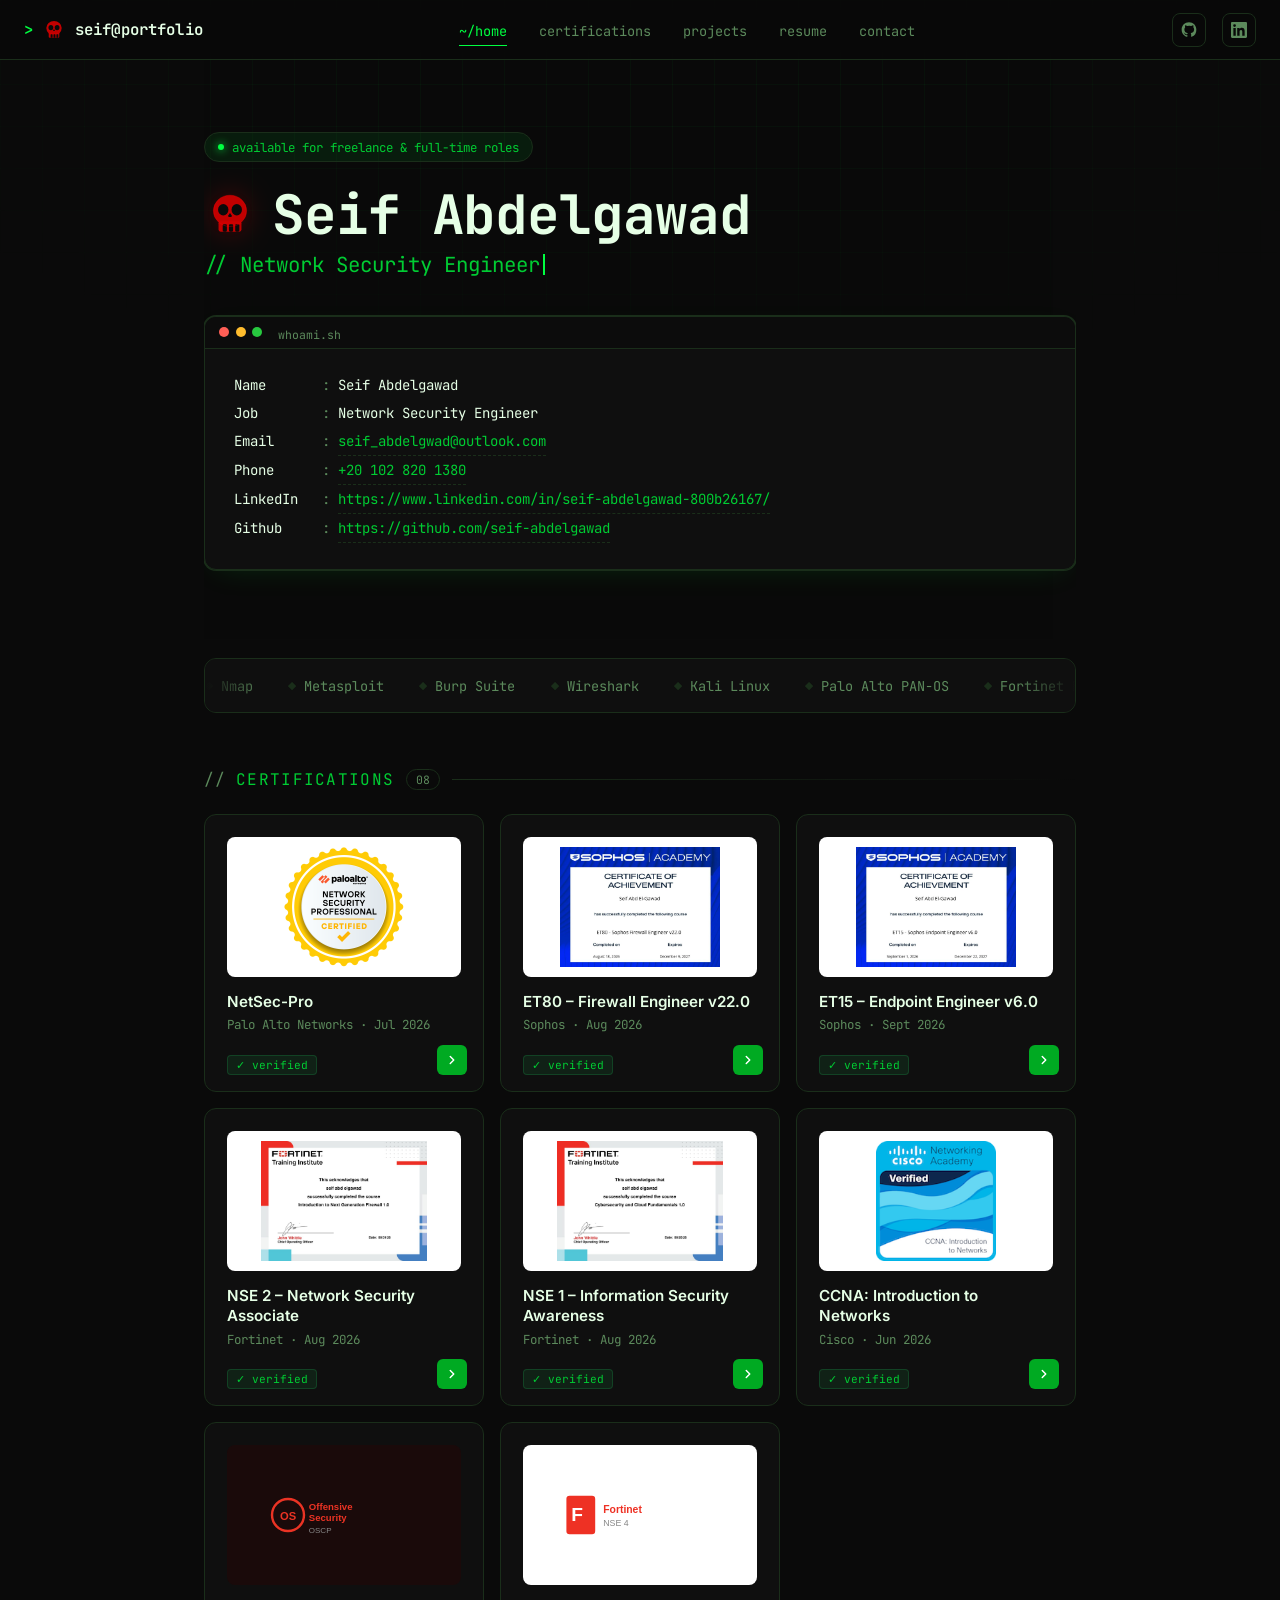
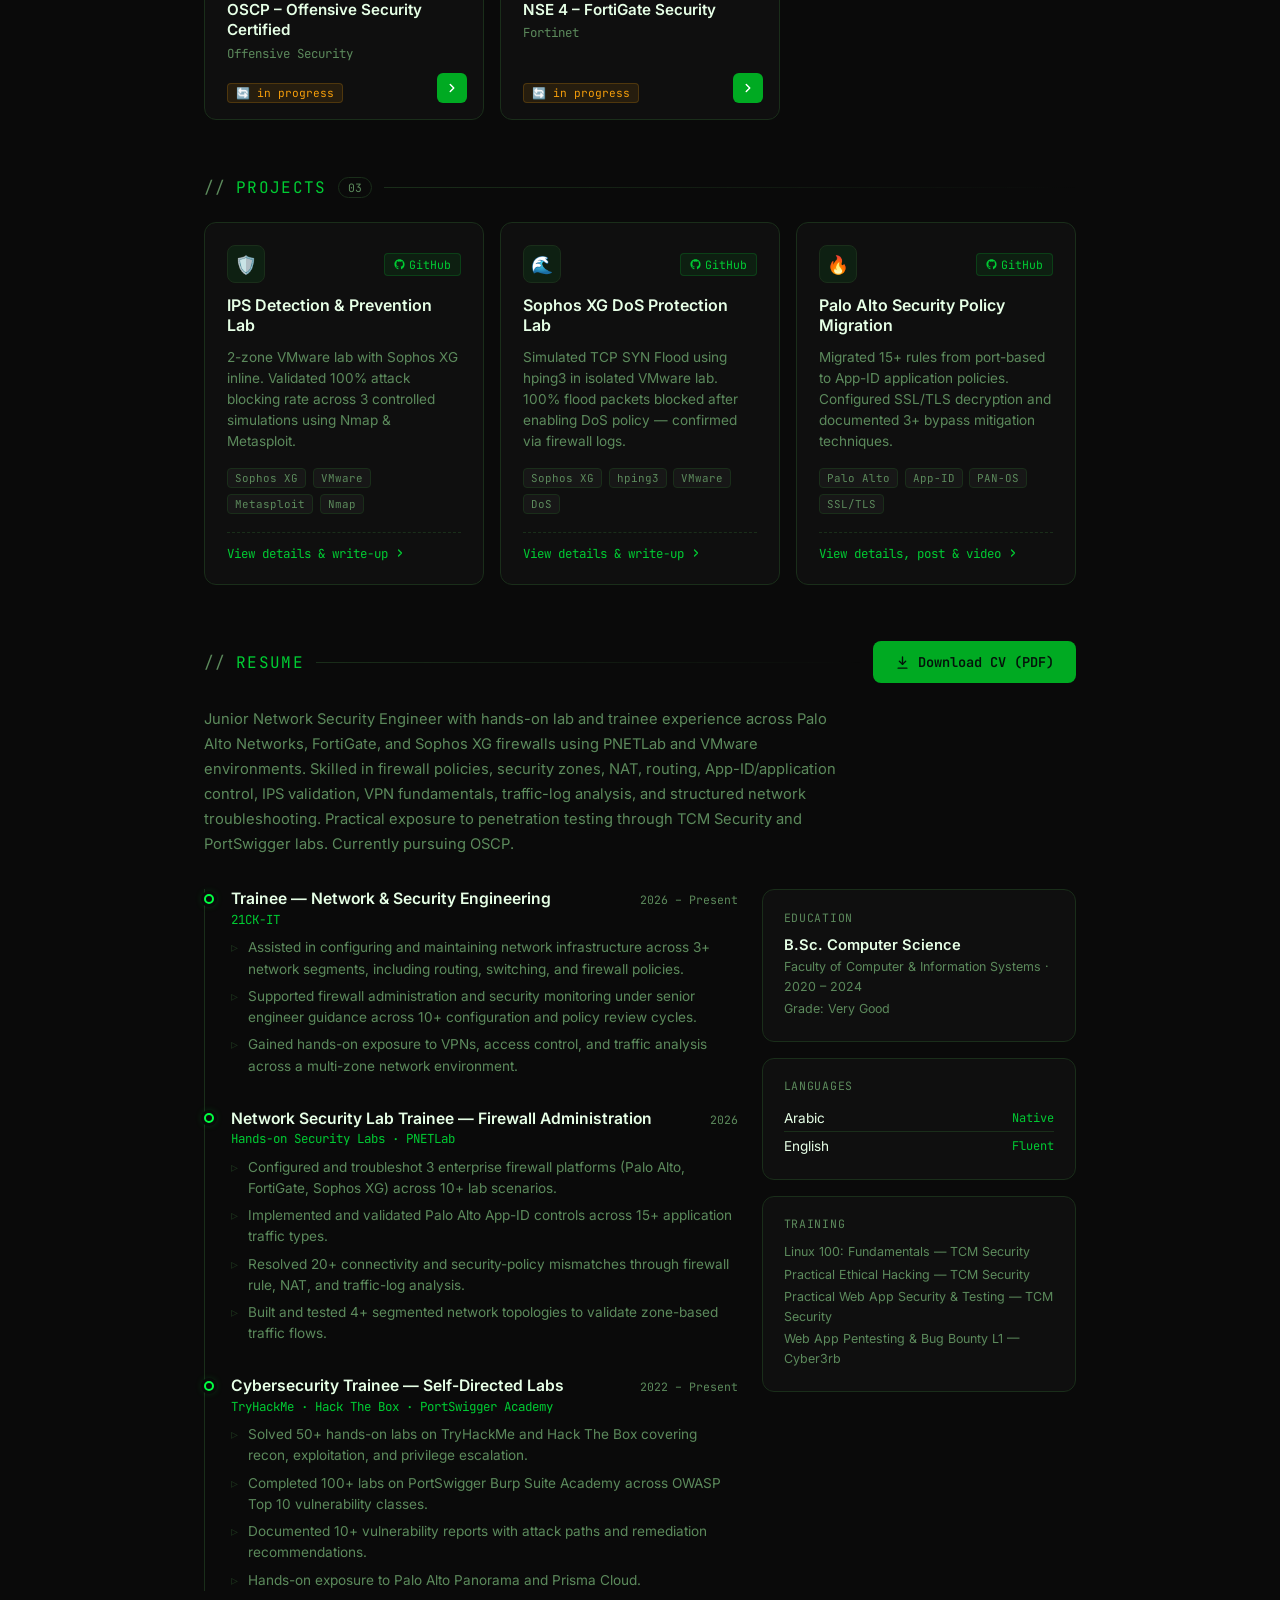
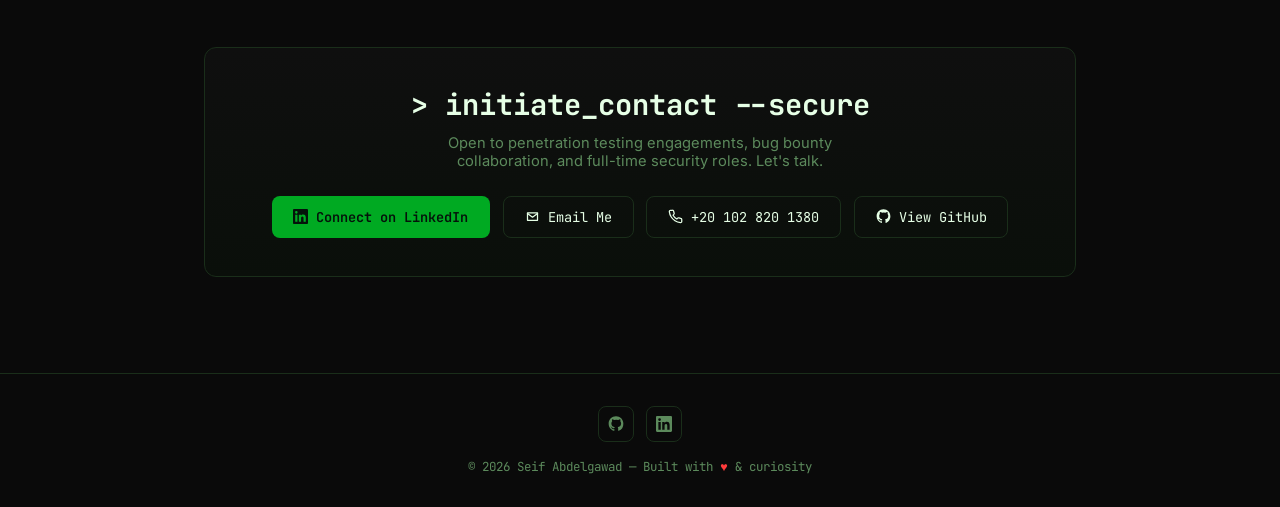
==== index.html @ 0c0b9443 "Update certification name from PCNSP to NetSec-Pro" ====
<!DOCTYPE html>
<html lang="en">
<head>
<meta charset="UTF-8" />
<meta name="viewport" content="width=device-width, initial-scale=1.0"/>
<title>Seif Abdelgawad — Network Security Engineer</title>
<meta name="description" content="Seif Abdelgawad — Network Security Engineer from Egypt. Palo Alto, Fortinet, Sophos & Cisco certified. Hands-on labs in IPS, DoS protection & firewall policy migration."/>
<meta name="theme-color" content="#0a0a0a"/>

<meta property="og:type" content="website"/>
<meta property="og:title" content="Seif Abdelgawad — Network Security Engineer"/>
<meta property="og:description" content="Network Security Engineer · Firewall Engineer · Offensive Security Engineer. Palo Alto · Fortinet · Sophos · Cisco certified. Explore labs, certifications & projects."/>
<meta name="twitter:card" content="summary"/>
<meta name="twitter:title" content="Seif Abdelgawad — Network Security Engineer"/>
<meta name="twitter:description" content="Network Security Engineer · Firewall Engineer · Offensive Security Engineer. Palo Alto · Fortinet · Sophos · Cisco certified."/>

<link rel="icon" href="data:image/svg+xml,%3Csvg xmlns='http://www.w3.org/2000/svg' viewBox='0 0 100 100'%3E%3Cellipse cx='50' cy='42' rx='32' ry='30' fill='%23cc0000'/%3E%3Crect x='28' y='62' width='44' height='20' rx='4' fill='%23cc0000'/%3E%3Crect x='36' y='68' width='8' height='14' rx='2' fill='%230a0a0a'/%3E%3Crect x='48' y='68' width='8' height='14' rx='2' fill='%230a0a0a'/%3E%3Crect x='60' y='68' width='8' height='14' rx='2' fill='%230a0a0a'/%3E%3Cellipse cx='37' cy='40' rx='10' ry='11' fill='%230a0a0a'/%3E%3Cellipse cx='63' cy='40' rx='10' ry='11' fill='%230a0a0a'/%3E%3Cpath d='M46 52 L50 46 L54 52 L52 54 L48 54 Z' fill='%230a0a0a'/%3E%3C/svg%3E"/>

<link rel="preconnect" href="https://fonts.googleapis.com">
<link rel="preconnect" href="https://fonts.gstatic.com" crossorigin>
<link href="https://fonts.googleapis.com/css2?family=JetBrains+Mono:wght@400;500;600;700&family=Inter:wght@400;500;600;700&display=swap" rel="stylesheet"/>

<link rel="stylesheet" href="assets/css/style.css">
</head>
<body>

<div class="scroll-progress" id="scrollProgress"></div>

<nav>
  <a href="#top" class="nav-brand"><span class="prompt">&gt;</span>
    <svg viewBox="0 0 100 100" xmlns="http://www.w3.org/2000/svg" aria-hidden="true">
      <ellipse cx="50" cy="42" rx="32" ry="30" fill="#cc0000" opacity="0.95"/>
      <rect x="28" y="62" width="44" height="20" rx="4" fill="#cc0000" opacity="0.95"/>
      <rect x="36" y="68" width="8" height="14" rx="2" fill="#0a0a0a"/>
      <rect x="48" y="68" width="8" height="14" rx="2" fill="#0a0a0a"/>
      <rect x="60" y="68" width="8" height="14" rx="2" fill="#0a0a0a"/>
      <ellipse cx="37" cy="40" rx="10" ry="11" fill="#0a0a0a"/>
      <ellipse cx="63" cy="40" rx="10" ry="11" fill="#0a0a0a"/>
      <path d="M46 52 L50 46 L54 52 L52 54 L48 54 Z" fill="#0a0a0a"/>
    </svg>
    seif@portfolio</a>
  <ul class="nav-links">
    <li><a href="#top" class="active" data-nav>~/home</a></li>
    <li><a href="#certifications" data-nav>certifications</a></li>
    <li><a href="#projects" data-nav>projects</a></li>
    <li><a href="#resume" data-nav>resume</a></li>
    <li><a href="#contact" data-nav>contact</a></li>
  </ul>
  <div class="nav-actions">
    <a class="nav-icon-link" href="https://github.com/seif-abdelgawad" target="_blank" rel="noopener" aria-label="GitHub">
      <svg viewBox="0 0 24 24" fill="currentColor"><path d="M12 .5C5.73.5.98 5.24.98 11.52c0 5.02 3.26 9.27 7.77 10.78.57.1.78-.25.78-.55 0-.27-.01-1.17-.02-2.12-3.16.69-3.83-1.34-3.83-1.34-.52-1.31-1.26-1.66-1.26-1.66-1.03-.7.08-.69.08-.69 1.14.08 1.74 1.17 1.74 1.17 1.01 1.73 2.65 1.23 3.3.94.1-.73.4-1.23.72-1.51-2.52-.29-5.17-1.26-5.17-5.6 0-1.24.44-2.25 1.17-3.04-.12-.29-.51-1.45.11-3.02 0 0 .96-.31 3.14 1.16a10.9 10.9 0 0 1 5.72 0c2.18-1.47 3.14-1.16 3.14-1.16.62 1.57.23 2.73.11 3.02.73.79 1.17 1.8 1.17 3.04 0 4.35-2.66 5.31-5.19 5.59.41.35.77 1.04.77 2.1 0 1.52-.01 2.74-.01 3.11 0 .3.2.66.79.55A11.52 11.52 0 0 0 23.02 11.5C23.02 5.24 18.27.5 12 .5z"/></svg>
    </a>
    <a class="nav-icon-link" href="https://www.linkedin.com/in/seif-abdelgawad-800b26167/" target="_blank" rel="noopener" aria-label="LinkedIn">
      <svg viewBox="0 0 24 24" fill="currentColor"><path d="M20.45 20.45h-3.56v-5.58c0-1.33-.02-3.04-1.85-3.04-1.86 0-2.14 1.45-2.14 2.95v5.67H9.35V9h3.41v1.56h.05c.48-.9 1.64-1.85 3.38-1.85 3.6 0 4.27 2.37 4.27 5.46v6.28zM5.34 7.43a2.06 2.06 0 1 1 0-4.12 2.06 2.06 0 0 1 0 4.12zM7.12 20.45H3.56V9h3.56v11.45zM22.22 0H1.77C.8 0 0 .78 0 1.75v20.5C0 23.22.8 24 1.77 24h20.45c.98 0 1.78-.78 1.78-1.75V1.75C24 .78 23.2 0 22.22 0z"/></svg>
    </a>
    <button class="nav-toggle" id="navToggle" aria-label="Toggle menu" aria-expanded="false">
      <svg viewBox="0 0 24 24" fill="none" stroke="currentColor" stroke-width="2" stroke-linecap="round"><line x1="3" y1="6" x2="21" y2="6"/><line x1="3" y1="12" x2="21" y2="12"/><line x1="3" y1="18" x2="21" y2="18"/></svg>
    </button>
  </div>
</nav>

<div class="mobile-menu" id="mobileMenu">
  <ul>
    <li><a href="#top" data-nav-mobile class="active">~/home</a></li>
    <li><a href="#certifications" data-nav-mobile>certifications</a></li>
    <li><a href="#projects" data-nav-mobile>projects</a></li>
    <li><a href="#resume" data-nav-mobile>resume</a></li>
    <li><a href="#contact" data-nav-mobile>contact</a></li>
  </ul>
</div>

<main id="top">

  <section class="hero">
    <canvas class="hero-canvas" id="matrixCanvas" aria-hidden="true"></canvas>
    <div class="hero-inner">
      <div class="hero-eyebrow"><span class="dot"></span> available for freelance &amp; full-time roles</div>

      <div class="hero-title-row">
        <svg viewBox="0 0 100 100" xmlns="http://www.w3.org/2000/svg" aria-hidden="true">
          <ellipse cx="50" cy="42" rx="32" ry="30" fill="#cc0000" opacity="0.95"/>
          <rect x="28" y="62" width="44" height="20" rx="4" fill="#cc0000" opacity="0.95"/>
          <rect x="36" y="68" width="8" height="14" rx="2" fill="#0a0a0a"/>
          <rect x="48" y="68" width="8" height="14" rx="2" fill="#0a0a0a"/>
          <rect x="60" y="68" width="8" height="14" rx="2" fill="#0a0a0a"/>
          <ellipse cx="37" cy="40" rx="10" ry="11" fill="#0a0a0a"/>
          <ellipse cx="63" cy="40" rx="10" ry="11" fill="#0a0a0a"/>
          <path d="M46 52 L50 46 L54 52 L52 54 L48 54 Z" fill="#0a0a0a"/>
          <ellipse cx="50" cy="42" rx="32" ry="30" fill="none" stroke="#ff0000" stroke-width="1.5" opacity="0.4"/>
        </svg>
        <h1 class="hero-title">Seif Abdelgawad</h1>
      </div>
      <p class="hero-subtitle">// <span id="typewriter"></span><span class="type-cursor"></span></p>

      <div class="terminal-card reveal">
        <div class="terminal-bar">
          <span class="dot-r"></span><span class="dot-y"></span><span class="dot-g"></span>
          <span class="path">whoami.sh</span>
        </div>
        <div class="info-card">
          <div class="info-row">
            <span class="info-label">Name</span>
            <span class="info-sep">:</span>
            <span class="info-value">Seif Abdelgawad</span>
          </div>
          <div class="info-row">
            <span class="info-label">Job</span>
            <span class="info-sep">:</span>
            <span class="info-value">Network Security Engineer</span>
          </div>
         
          <div class="info-row">
            <span class="info-label">Email</span>
            <span class="info-sep">:</span>
            <a href="mailto:seif_abdelgwad@outlook.com" class="info-link">seif_abdelgwad@outlook.com</a>
          </div>
          <div class="info-row">
            <span class="info-label">Phone</span>
            <span class="info-sep">:</span>
            <a href="tel:+201028201380" class="info-link">+20 102 820 1380</a>
          </div>
          <div class="info-row">
            <span class="info-label">LinkedIn</span>
            <span class="info-sep">:</span>
            <a href="https://www.linkedin.com/in/seif-abdelgawad-800b26167/" class="info-link" target="_blank" rel="noopener">https://www.linkedin.com/in/seif-abdelgawad-800b26167/</a>
          </div>
          <div class="info-row">
            <span class="info-label">Github</span>
            <span class="info-sep">:</span>
            <a href="https://github.com/seif-abdelgawad" class="info-link" target="_blank" rel="noopener">https://github.com/seif-abdelgawad</a>
          </div>
        </div>
      </div>
    </div>
  </section>

  <section class="marquee-section reveal">
    <div class="marquee-wrap">
      <div class="marquee-track" id="marqueeTrack">
        <!-- items injected twice via JS for seamless loop -->
      </div>
    </div>
  </section>

  <section id="certifications">
    <div class="section-head reveal">
      <span class="section-title">Certifications</span>
      <span class="section-count">08</span>
      <span class="section-rule"></span>
    </div>
    <div class="grid reveal-stagger" id="certGrid">

      <a class="cert-card" href="https://www.credly.com/badges/9ecb7aa9-d63f-4f51-9254-eb4d89de2685/public_url" target="_blank" rel="noopener">
        <img class="cert-badge" style="background:#fff;" src="assets/certs/palo-alto-pcnsp-badge.png" alt="Palo Alto Networks Certified Network Security Professional badge"/>
        <div class="cert-info">
          <span class="cert-name">NetSec-Pro</span>
          <span class="cert-issuer">Palo Alto Networks · Jul 2026</span>
        </div>
        <span class="cert-tag">✓ verified</span>
        <div class="cert-arrow"><svg viewBox="0 0 24 24"><polyline points="9 18 15 12 9 6"/></svg></div>
      </a>

      <a class="cert-card" href="assets/certs/sophos-et80-certificate.pdf" target="_blank" rel="noopener">
        <img class="cert-badge" src="assets/certs/sophos-et80-certificate.jpg" alt="Sophos ET80 Firewall Engineer v22.0 certificate"/>
        <div class="cert-info">
          <span class="cert-name">ET80 – Firewall Engineer v22.0</span>
          <span class="cert-issuer">Sophos · Aug 2026</span>
        </div>
        <span class="cert-tag">✓ verified</span>
        <div class="cert-arrow"><svg viewBox="0 0 24 24"><polyline points="9 18 15 12 9 6"/></svg></div>
      </a>

      <a class="cert-card" href="assets/certs/sophos-et15-certificate.pdf" target="_blank" rel="noopener">
        <img class="cert-badge" src="assets/certs/sophos-et15-certificate.jpg" alt="Sophos ET15 Endpoint Engineer v6.0 certificate"/>
        <div class="cert-info">
          <span class="cert-name">ET15 – Endpoint Engineer v6.0</span>
          <span class="cert-issuer">Sophos · Sept 2026</span>
        </div>
        <span class="cert-tag">✓ verified</span>
        <div class="cert-arrow"><svg viewBox="0 0 24 24"><polyline points="9 18 15 12 9 6"/></svg></div>
      </a>

      <a class="cert-card" href="https://www.credly.com/badges/5ac0e5d6-4130-4125-ab23-7b9ae470eb75/public_url" target="_blank" rel="noopener">
        <img class="cert-badge" src="assets/certs/fortinet-nse2-certificate.jpg" alt="Fortinet NSE 2 Network Security Associate certificate"/>
        <div class="cert-info">
          <span class="cert-name">NSE 2 – Network Security Associate</span>
          <span class="cert-issuer">Fortinet · Aug 2026</span>
        </div>
        <span class="cert-tag">✓ verified</span>
        <div class="cert-arrow"><svg viewBox="0 0 24 24"><polyline points="9 18 15 12 9 6"/></svg></div>
      </a>

      <a class="cert-card" href="assets/certs/fortinet-nse1-certificate.jpg" target="_blank" rel="noopener">
        <img class="cert-badge" src="assets/certs/fortinet-nse1-certificate.jpg" alt="Fortinet NSE 1 Information Security Awareness certificate"/>
        <div class="cert-info">
          <span class="cert-name">NSE 1 – Information Security Awareness</span>
          <span class="cert-issuer">Fortinet · Aug 2026</span>
        </div>
        <span class="cert-tag">✓ verified</span>
        <div class="cert-arrow"><svg viewBox="0 0 24 24"><polyline points="9 18 15 12 9 6"/></svg></div>
      </a>

      <a class="cert-card" href="assets/certs/CCNA-Certificate.pdf" target="_blank" rel="noopener">
        <img class="cert-badge" style="background:#fff;" src="assets/certs/cisco-ccna-badge.png" alt="Cisco Networking Academy CCNA: Introduction to Networks verified badge"/>
        <div class="cert-info">
          <span class="cert-name">CCNA: Introduction to Networks</span>
          <span class="cert-issuer">Cisco · Jun 2026</span>
        </div>
        <span class="cert-tag">✓ verified</span>
        <div class="cert-arrow"><svg viewBox="0 0 24 24"><polyline points="9 18 15 12 9 6"/></svg></div>
      </a>

      <a class="cert-card" href="#" target="_blank" rel="noopener">
        <div class="cert-badge-wrap" style="background:#1a0a0a;">
          <svg viewBox="0 0 200 60" xmlns="http://www.w3.org/2000/svg" width="160" height="50" aria-hidden="true">
            <circle cx="30" cy="30" r="20" fill="none" stroke="#EB3324" stroke-width="3"/>
            <text x="20" y="36" font-family="Arial, sans-serif" font-weight="900" font-size="14" fill="#EB3324">OS</text>
            <text x="56" y="24" font-family="Arial, sans-serif" font-weight="700" font-size="12" fill="#EB3324">Offensive</text>
            <text x="56" y="38" font-family="Arial, sans-serif" font-weight="700" font-size="12" fill="#EB3324">Security</text>
            <text x="56" y="52" font-family="Arial, sans-serif" font-weight="400" font-size="10" fill="#888">OSCP</text>
          </svg>
        </div>
        <div class="cert-info">
          <span class="cert-name">OSCP – Offensive Security Certified</span>
          <span class="cert-issuer">Offensive Security</span>
        </div>
        <span class="cert-tag pending">🔄 in progress</span>
        <div class="cert-arrow"><svg viewBox="0 0 24 24"><polyline points="9 18 15 12 9 6"/></svg></div>
      </a>

      <a class="cert-card" href="#" target="_blank" rel="noopener">
        <div class="cert-badge-wrap">
          <svg viewBox="0 0 200 60" xmlns="http://www.w3.org/2000/svg" width="160" height="50" aria-hidden="true">
            <rect x="8" y="6" width="36" height="48" rx="4" fill="#EE3124"/>
            <text x="14" y="38" font-family="Arial, sans-serif" font-weight="900" font-size="24" fill="white">F</text>
            <text x="54" y="28" font-family="Arial, sans-serif" font-weight="700" font-size="13" fill="#EE3124">Fortinet</text>
            <text x="54" y="44" font-family="Arial, sans-serif" font-weight="400" font-size="11" fill="#888">NSE 4</text>
          </svg>
        </div>
        <div class="cert-info">
          <span class="cert-name">NSE 4 – FortiGate Security</span>
          <span class="cert-issuer">Fortinet</span>
        </div>
        <span class="cert-tag pending">🔄 in progress</span>
        <div class="cert-arrow"><svg viewBox="0 0 24 24"><polyline points="9 18 15 12 9 6"/></svg></div>
      </a>

    </div>
  </section>

  <section id="projects">
    <div class="section-head reveal">
      <span class="section-title">Projects</span>
      <span class="section-count">03</span>
      <span class="section-rule"></span>
    </div>
    <div class="grid reveal-stagger" id="projGrid">

      <div class="proj-card">
        <div class="proj-header">
          <div class="proj-icon">🛡️</div>
          <div class="proj-links">
            <a class="proj-link" href="#" target="_blank" rel="noopener">
              <svg viewBox="0 0 24 24" fill="currentColor"><path d="M12 .5C5.73.5.98 5.24.98 11.52c0 5.02 3.26 9.27 7.77 10.78.57.1.78-.25.78-.55 0-.27-.01-1.17-.02-2.12-3.16.69-3.83-1.34-3.83-1.34-.52-1.31-1.26-1.66-1.26-1.66-1.03-.7.08-.69.08-.69 1.14.08 1.74 1.17 1.74 1.17 1.01 1.73 2.65 1.23 3.3.94.1-.73.4-1.23.72-1.51-2.52-.29-5.17-1.26-5.17-5.6 0-1.24.44-2.25 1.17-3.04-.12-.29-.51-1.45.11-3.02 0 0 .96-.31 3.14 1.16a10.9 10.9 0 0 1 5.72 0c2.18-1.47 3.14-1.16 3.14-1.16.62 1.57.23 2.73.11 3.02.73.79 1.17 1.8 1.17 3.04 0 4.35-2.66 5.31-5.19 5.59.41.35.77 1.04.77 2.1 0 1.52-.01 2.74-.01 3.11 0 .3.2.66.79.55A11.52 11.52 0 0 0 23.02 11.5C23.02 5.24 18.27.5 12 .5z"/></svg>
              GitHub
            </a>
          </div>
        </div>
        <span class="proj-name">IPS Detection &amp; Prevention Lab</span>
        <span class="proj-desc">2-zone VMware lab with Sophos XG inline. Validated 100% attack blocking rate across 3 controlled simulations using Nmap &amp; Metasploit.</span>
        <div class="proj-tags">
          <span class="proj-tag">Sophos XG</span>
          <span class="proj-tag">VMware</span>
          <span class="proj-tag">Metasploit</span>
          <span class="proj-tag">Nmap</span>
        </div>
        <a class="proj-details-link" href="projects/ips-detection-lab.html">View details &amp; write-up <svg viewBox="0 0 24 24"><polyline points="9 18 15 12 9 6"/></svg></a>
      </div>

      <div class="proj-card">
        <div class="proj-header">
          <div class="proj-icon">🌊</div>
          <div class="proj-links">
            <a class="proj-link" href="#" target="_blank" rel="noopener">
              <svg viewBox="0 0 24 24" fill="currentColor"><path d="M12 .5C5.73.5.98 5.24.98 11.52c0 5.02 3.26 9.27 7.77 10.78.57.1.78-.25.78-.55 0-.27-.01-1.17-.02-2.12-3.16.69-3.83-1.34-3.83-1.34-.52-1.31-1.26-1.66-1.26-1.66-1.03-.7.08-.69.08-.69 1.14.08 1.74 1.17 1.74 1.17 1.01 1.73 2.65 1.23 3.3.94.1-.73.4-1.23.72-1.51-2.52-.29-5.17-1.26-5.17-5.6 0-1.24.44-2.25 1.17-3.04-.12-.29-.51-1.45.11-3.02 0 0 .96-.31 3.14 1.16a10.9 10.9 0 0 1 5.72 0c2.18-1.47 3.14-1.16 3.14-1.16.62 1.57.23 2.73.11 3.02.73.79 1.17 1.8 1.17 3.04 0 4.35-2.66 5.31-5.19 5.59.41.35.77 1.04.77 2.1 0 1.52-.01 2.74-.01 3.11 0 .3.2.66.79.55A11.52 11.52 0 0 0 23.02 11.5C23.02 5.24 18.27.5 12 .5z"/></svg>
              GitHub
            </a>
          </div>
        </div>
        <span class="proj-name">Sophos XG DoS Protection Lab</span>
        <span class="proj-desc">Simulated TCP SYN Flood using hping3 in isolated VMware lab. 100% flood packets blocked after enabling DoS policy — confirmed via firewall logs.</span>
        <div class="proj-tags">
          <span class="proj-tag">Sophos XG</span>
          <span class="proj-tag">hping3</span>
          <span class="proj-tag">VMware</span>
          <span class="proj-tag">DoS</span>
        </div>
        <a class="proj-details-link" href="projects/dos-protection-lab.html">View details &amp; write-up <svg viewBox="0 0 24 24"><polyline points="9 18 15 12 9 6"/></svg></a>
      </div>

      <div class="proj-card">
        <div class="proj-header">
          <div class="proj-icon">🔥</div>
          <div class="proj-links">
            <a class="proj-link" href="#" target="_blank" rel="noopener">
              <svg viewBox="0 0 24 24" fill="currentColor"><path d="M12 .5C5.73.5.98 5.24.98 11.52c0 5.02 3.26 9.27 7.77 10.78.57.1.78-.25.78-.55 0-.27-.01-1.17-.02-2.12-3.16.69-3.83-1.34-3.83-1.34-.52-1.31-1.26-1.66-1.26-1.66-1.03-.7.08-.69.08-.69 1.14.08 1.74 1.17 1.74 1.17 1.01 1.73 2.65 1.23 3.3.94.1-.73.4-1.23.72-1.51-2.52-.29-5.17-1.26-5.17-5.6 0-1.24.44-2.25 1.17-3.04-.12-.29-.51-1.45.11-3.02 0 0 .96-.31 3.14 1.16a10.9 10.9 0 0 1 5.72 0c2.18-1.47 3.14-1.16 3.14-1.16.62 1.57.23 2.73.11 3.02.73.79 1.17 1.8 1.17 3.04 0 4.35-2.66 5.31-5.19 5.59.41.35.77 1.04.77 2.1 0 1.52-.01 2.74-.01 3.11 0 .3.2.66.79.55A11.52 11.52 0 0 0 23.02 11.5C23.02 5.24 18.27.5 12 .5z"/></svg>
              GitHub
            </a>
          </div>
        </div>
        <span class="proj-name">Palo Alto Security Policy Migration</span>
        <span class="proj-desc">Migrated 15+ rules from port-based to App-ID application policies. Configured SSL/TLS decryption and documented 3+ bypass mitigation techniques.</span>
        <div class="proj-tags">
          <span class="proj-tag">Palo Alto</span>
          <span class="proj-tag">App-ID</span>
          <span class="proj-tag">PAN-OS</span>
          <span class="proj-tag">SSL/TLS</span>
        </div>
        <a class="proj-details-link" href="projects/palo-alto-migration.html">View details, post &amp; video <svg viewBox="0 0 24 24"><polyline points="9 18 15 12 9 6"/></svg></a>
      </div>

    </div>
  </section>

  <section id="resume">
    <div class="section-head reveal">
      <span class="section-title">Resume</span>
      <span class="section-rule"></span>
      <a class="btn btn-primary btn-sm" href="assets/cv/Seif-Abdelgawad-CV.pdf" download>
        <svg viewBox="0 0 24 24" fill="none" stroke="currentColor" stroke-width="2.2" stroke-linecap="round" stroke-linejoin="round"><path d="M12 3v12"/><polyline points="7 10 12 15 17 10"/><path d="M5 21h14"/></svg>
        Download CV (PDF)
      </a>
    </div>

    <p class="resume-summary reveal">Junior Network Security Engineer with hands-on lab and trainee experience across Palo Alto Networks, FortiGate, and Sophos XG firewalls using PNETLab and VMware environments. Skilled in firewall policies, security zones, NAT, routing, App-ID/application control, IPS validation, VPN fundamentals, traffic-log analysis, and structured network troubleshooting. Practical exposure to penetration testing through TCM Security and PortSwigger labs. Currently pursuing OSCP.</p>

    <div class="resume-grid">
      <div class="timeline reveal-stagger">
        <div class="timeline-item">
          <div class="timeline-dot"></div>
          <div class="timeline-content">
            <div class="timeline-top">
              <span class="timeline-role">Trainee — Network &amp; Security Engineering</span>
              <span class="timeline-date">2026 – Present</span>
            </div>
            <span class="timeline-org">21CK-IT</span>
            <ul class="timeline-list">
              <li>Assisted in configuring and maintaining network infrastructure across 3+ network segments, including routing, switching, and firewall policies.</li>
              <li>Supported firewall administration and security monitoring under senior engineer guidance across 10+ configuration and policy review cycles.</li>
              <li>Gained hands-on exposure to VPNs, access control, and traffic analysis across a multi-zone network environment.</li>
            </ul>
          </div>
        </div>

        <div class="timeline-item">
          <div class="timeline-dot"></div>
          <div class="timeline-content">
            <div class="timeline-top">
              <span class="timeline-role">Network Security Lab Trainee — Firewall Administration</span>
              <span class="timeline-date">2026</span>
            </div>
            <span class="timeline-org">Hands-on Security Labs · PNETLab</span>
            <ul class="timeline-list">
              <li>Configured and troubleshot 3 enterprise firewall platforms (Palo Alto, FortiGate, Sophos XG) across 10+ lab scenarios.</li>
              <li>Implemented and validated Palo Alto App-ID controls across 15+ application traffic types.</li>
              <li>Resolved 20+ connectivity and security-policy mismatches through firewall rule, NAT, and traffic-log analysis.</li>
              <li>Built and tested 4+ segmented network topologies to validate zone-based traffic flows.</li>
            </ul>
          </div>
        </div>

        <div class="timeline-item">
          <div class="timeline-dot"></div>
          <div class="timeline-content">
            <div class="timeline-top">
              <span class="timeline-role">Cybersecurity Trainee — Self-Directed Labs</span>
              <span class="timeline-date">2022 – Present</span>
            </div>
            <span class="timeline-org">TryHackMe · Hack The Box · PortSwigger Academy</span>
            <ul class="timeline-list">
              <li>Solved 50+ hands-on labs on TryHackMe and Hack The Box covering recon, exploitation, and privilege escalation.</li>
              <li>Completed 100+ labs on PortSwigger Burp Suite Academy across OWASP Top 10 vulnerability classes.</li>
              <li>Documented 10+ vulnerability reports with attack paths and remediation recommendations.</li>
              <li>Hands-on exposure to Palo Alto Panorama and Prisma Cloud.</li>
            </ul>
          </div>
        </div>
      </div>

      <aside class="resume-side reveal-stagger">
        <div class="resume-side-card">
          <span class="resume-side-title">Education</span>
          <p class="resume-side-main">B.Sc. Computer Science</p>
          <p class="resume-side-sub">Faculty of Computer &amp; Information Systems · 2020 – 2024</p>
          <p class="resume-side-sub">Grade: Very Good</p>
        </div>
        <div class="resume-side-card">
          <span class="resume-side-title">Languages</span>
          <div class="lang-row"><span>Arabic</span><span class="lang-level">Native</span></div>
          <div class="lang-row"><span>English</span><span class="lang-level">Fluent</span></div>
        </div>
        <div class="resume-side-card">
          <span class="resume-side-title">Training</span>
          <p class="resume-side-sub">Linux 100: Fundamentals — TCM Security</p>
          <p class="resume-side-sub">Practical Ethical Hacking — TCM Security</p>
          <p class="resume-side-sub">Practical Web App Security &amp; Testing — TCM Security</p>
          <p class="resume-side-sub">Web App Pentesting &amp; Bug Bounty L1 — Cyber3rb</p>
        </div>
      </aside>
    </div>
  </section>

  <section id="contact">
    <div class="contact-card reveal">
      <h2>&gt; initiate_contact --secure</h2>
      <p>Open to penetration testing engagements, bug bounty collaboration, and full-time security roles. Let's talk.</p>
      <div class="contact-actions">
        <a class="btn btn-primary" href="https://www.linkedin.com/in/seif-abdelgawad-800b26167/" target="_blank" rel="noopener">
          <svg viewBox="0 0 24 24" fill="currentColor"><path d="M20.45 20.45h-3.56v-5.58c0-1.33-.02-3.04-1.85-3.04-1.86 0-2.14 1.45-2.14 2.95v5.67H9.35V9h3.41v1.56h.05c.48-.9 1.64-1.85 3.38-1.85 3.6 0 4.27 2.37 4.27 5.46v6.28zM5.34 7.43a2.06 2.06 0 1 1 0-4.12 2.06 2.06 0 0 1 0 4.12zM7.12 20.45H3.56V9h3.56v11.45zM22.22 0H1.77C.8 0 0 .78 0 1.75v20.5C0 23.22.8 24 1.77 24h20.45c.98 0 1.78-.78 1.78-1.75V1.75C24 .78 23.2 0 22.22 0z"/></svg>
          Connect on LinkedIn
        </a>
        <a class="btn btn-outline" href="mailto:seif_abdelgwad@outlook.com">
          <svg viewBox="0 0 24 24" fill="none" stroke="currentColor" stroke-width="2" stroke-linecap="round" stroke-linejoin="round"><path d="M4 4h16v16H4z" opacity="0"/><path d="M4 6h16v12H4z"/><path d="m4 7 8 6 8-6"/></svg>
          Email Me
        </a>
        <a class="btn btn-outline" href="tel:+201028201380">
          <svg viewBox="0 0 24 24" fill="none" stroke="currentColor" stroke-width="2" stroke-linecap="round" stroke-linejoin="round"><path d="M22 16.92v3a2 2 0 0 1-2.18 2 19.79 19.79 0 0 1-8.63-3.07 19.5 19.5 0 0 1-6-6 19.79 19.79 0 0 1-3.07-8.67A2 2 0 0 1 4.11 2h3a2 2 0 0 1 2 1.72c.127.96.361 1.903.7 2.81a2 2 0 0 1-.45 2.11L8.09 9.91a16 16 0 0 0 6 6l1.27-1.27a2 2 0 0 1 2.11-.45c.907.339 1.85.573 2.81.7A2 2 0 0 1 22 16.92z"/></svg>
          +20 102 820 1380
        </a>
        <a class="btn btn-outline" href="https://github.com/seif-abdelgawad" target="_blank" rel="noopener">
          <svg viewBox="0 0 24 24" fill="currentColor"><path d="M12 .5C5.73.5.98 5.24.98 11.52c0 5.02 3.26 9.27 7.77 10.78.57.1.78-.25.78-.55 0-.27-.01-1.17-.02-2.12-3.16.69-3.83-1.34-3.83-1.34-.52-1.31-1.26-1.66-1.26-1.66-1.03-.7.08-.69.08-.69 1.14.08 1.74 1.17 1.74 1.17 1.01 1.73 2.65 1.23 3.3.94.1-.73.4-1.23.72-1.51-2.52-.29-5.17-1.26-5.17-5.6 0-1.24.44-2.25 1.17-3.04-.12-.29-.51-1.45.11-3.02 0 0 .96-.31 3.14 1.16a10.9 10.9 0 0 1 5.72 0c2.18-1.47 3.14-1.16 3.14-1.16.62 1.57.23 2.73.11 3.02.73.79 1.17 1.8 1.17 3.04 0 4.35-2.66 5.31-5.19 5.59.41.35.77 1.04.77 2.1 0 1.52-.01 2.74-.01 3.11 0 .3.2.66.79.55A11.52 11.52 0 0 0 23.02 11.5C23.02 5.24 18.27.5 12 .5z"/></svg>
          View GitHub
        </a>
      </div>
    </div>
  </section>

</main>

<footer>
  <div class="footer-social">
    <a href="https://github.com/seif-abdelgawad" target="_blank" rel="noopener" aria-label="GitHub">
      <svg viewBox="0 0 24 24" fill="currentColor"><path d="M12 .5C5.73.5.98 5.24.98 11.52c0 5.02 3.26 9.27 7.77 10.78.57.1.78-.25.78-.55 0-.27-.01-1.17-.02-2.12-3.16.69-3.83-1.34-3.83-1.34-.52-1.31-1.26-1.66-1.26-1.66-1.03-.7.08-.69.08-.69 1.14.08 1.74 1.17 1.74 1.17 1.01 1.73 2.65 1.23 3.3.94.1-.73.4-1.23.72-1.51-2.52-.29-5.17-1.26-5.17-5.6 0-1.24.44-2.25 1.17-3.04-.12-.29-.51-1.45.11-3.02 0 0 .96-.31 3.14 1.16a10.9 10.9 0 0 1 5.72 0c2.18-1.47 3.14-1.16 3.14-1.16.62 1.57.23 2.73.11 3.02.73.79 1.17 1.8 1.17 3.04 0 4.35-2.66 5.31-5.19 5.59.41.35.77 1.04.77 2.1 0 1.52-.01 2.74-.01 3.11 0 .3.2.66.79.55A11.52 11.52 0 0 0 23.02 11.5C23.02 5.24 18.27.5 12 .5z"/></svg>
    </a>
    <a href="https://www.linkedin.com/in/seif-abdelgawad-800b26167/" target="_blank" rel="noopener" aria-label="LinkedIn">
      <svg viewBox="0 0 24 24" fill="currentColor"><path d="M20.45 20.45h-3.56v-5.58c0-1.33-.02-3.04-1.85-3.04-1.86 0-2.14 1.45-2.14 2.95v5.67H9.35V9h3.41v1.56h.05c.48-.9 1.64-1.85 3.38-1.85 3.6 0 4.27 2.37 4.27 5.46v6.28zM5.34 7.43a2.06 2.06 0 1 1 0-4.12 2.06 2.06 0 0 1 0 4.12zM7.12 20.45H3.56V9h3.56v11.45zM22.22 0H1.77C.8 0 0 .78 0 1.75v20.5C0 23.22.8 24 1.77 24h20.45c.98 0 1.78-.78 1.78-1.75V1.75C24 .78 23.2 0 22.22 0z"/></svg>
    </a>
  </div>
  <p class="copy">&copy; <span id="year">2026</span> Seif Abdelgawad — Built with <span class="heart">♥</span> &amp; curiosity</p>
</footer>

<button class="to-top" id="toTop" aria-label="Back to top">
  <svg viewBox="0 0 24 24" fill="none" stroke="currentColor" stroke-width="2.2" stroke-linecap="round" stroke-linejoin="round"><line x1="12" y1="19" x2="12" y2="5"/><polyline points="5 12 12 5 19 12"/></svg>
</button>

<script src="assets/js/site.js" defer></script>

</body>
</html>
---- assets/css/style.css ----
*, *::before, *::after { box-sizing: border-box; margin: 0; padding: 0; }
  html { scroll-behavior: smooth; }

  :root {
    --bg: #0a0a0a;
    --bg-alt: #070707;
    --bg-card: #0f0f0f;
    --bg-nav: rgba(8,8,8,0.75);
    --green: #00ff41;
    --green-dim: #00cc33;
    --green-soft: rgba(0,255,65,0.08);
    --green-border: #1a2e1a;
    --text: #e6ffe6;
    --text-muted: #00cc33;
    --text-dim: #5c8a5c;
    --border: #1a2e1a;
    --card-hover: #0d1a0d;
    --btn-green: #00aa22;
    --btn-green-hover: #00c928;
    --red: #ff3b3b;
    --amber: #f59e0b;
    --radius: 12px;
    --shadow-glow: 0 0 0 1px var(--green-border), 0 8px 30px -12px rgba(0,255,65,0.15);
    --ease: cubic-bezier(.16,1,.3,1);
  }

  @media (prefers-reduced-motion: reduce) {
    html { scroll-behavior: auto; }
    *, *::before, *::after { animation-duration: 0.001ms !important; animation-iteration-count: 1 !important; transition-duration: 0.001ms !important; scroll-behavior: auto !important; }
  }

  body {
    background: var(--bg);
    color: var(--text);
    font-family: 'Inter', sans-serif;
    min-height: 100vh;
    overflow-x: hidden;
    position: relative;
  }

  ::selection { background: var(--green); color: #001a00; }

  /* subtle scanline + grid texture over whole page */
  body::before {
    content: "";
    position: fixed;
    inset: 0;
    pointer-events: none;
    z-index: 1;
    background-image:
      linear-gradient(rgba(0,255,65,0.035) 1px, transparent 1px),
      linear-gradient(90deg, rgba(0,255,65,0.035) 1px, transparent 1px);
    background-size: 42px 42px;
    mask-image: radial-gradient(ellipse 90% 60% at 50% 0%, #000 30%, transparent 75%);
    -webkit-mask-image: radial-gradient(ellipse 90% 60% at 50% 0%, #000 30%, transparent 75%);
  }

  /* scroll progress bar */
  .scroll-progress {
    position: fixed;
    top: 0; left: 0;
    height: 2px;
    width: 0%;
    background: linear-gradient(90deg, var(--green-dim), var(--green));
    box-shadow: 0 0 8px var(--green);
    z-index: 300;
    transition: width 0.08s linear;
  }

  a { color: inherit; }

  .reveal {
    opacity: 0;
    transform: translateY(22px);
    transition: opacity 0.7s var(--ease), transform 0.7s var(--ease);
    will-change: opacity, transform;
  }
  .reveal.is-visible { opacity: 1; transform: translateY(0); }
  .reveal-stagger > * {
    opacity: 0;
    transform: translateY(18px);
    transition: opacity 0.6s var(--ease), transform 0.6s var(--ease);
  }
  .reveal-stagger.is-visible > * { opacity: 1; transform: translateY(0); }

  /* NAV */
  nav {
    background: var(--bg-nav);
    backdrop-filter: blur(10px) saturate(140%);
    -webkit-backdrop-filter: blur(10px) saturate(140%);
    border-bottom: 1px solid var(--border);
    padding: 0 1.5rem;
    display: flex;
    align-items: center;
    justify-content: space-between;
    height: 60px;
    position: sticky;
    top: 0;
    z-index: 200;
  }

  .nav-brand {
    display: flex;
    align-items: center;
    gap: 0.55rem;
    font-family: 'JetBrains Mono', monospace;
    font-weight: 600;
    font-size: 0.98rem;
    color: var(--text);
    letter-spacing: 0.01em;
    text-decoration: none;
  }
  .nav-brand svg { width: 24px; height: 24px; flex-shrink: 0; }
  .nav-brand .prompt { color: var(--green); }

  .nav-links {
    display: flex;
    align-items: center;
    gap: 2rem;
    list-style: none;
  }

  .nav-links a {
    position: relative;
    text-decoration: none;
    font-family: 'JetBrains Mono', monospace;
    font-size: 0.85rem;
    color: var(--text-dim);
    transition: color 0.2s;
    padding: 0.3rem 0;
  }
  .nav-links a::after {
    content: "";
    position: absolute;
    left: 0; bottom: -2px;
    width: 0%;
    height: 1px;
    background: var(--green);
    transition: width 0.25s var(--ease);
  }
  .nav-links a:hover { color: var(--text); }
  .nav-links a:hover::after { width: 100%; }
  .nav-links a.active { color: var(--green); }
  .nav-links a.active::after { width: 100%; }

  .nav-actions { display: flex; align-items: center; gap: 1rem; }
  .nav-icon-link {
    color: var(--text-dim);
    display: flex;
    width: 34px; height: 34px;
    align-items: center;
    justify-content: center;
    border: 1px solid var(--border);
    border-radius: 8px;
    transition: color 0.2s, border-color 0.2s, transform 0.2s;
  }
  .nav-icon-link:hover { color: var(--green); border-color: var(--green-border); transform: translateY(-2px); }
  .nav-icon-link svg { width: 16px; height: 16px; }

  .nav-toggle {
    display: none;
    width: 34px; height: 34px;
    border: 1px solid var(--border);
    border-radius: 8px;
    background: transparent;
    color: var(--text);
    cursor: pointer;
    align-items: center;
    justify-content: center;
  }
  .nav-toggle svg { width: 18px; height: 18px; }

  .mobile-menu {
    display: none;
    position: fixed;
    top: 60px; left: 0; right: 0;
    background: var(--bg-nav);
    backdrop-filter: blur(14px);
    -webkit-backdrop-filter: blur(14px);
    border-bottom: 1px solid var(--border);
    z-index: 199;
    max-height: 0;
    overflow: hidden;
    transition: max-height 0.35s var(--ease);
  }
  .mobile-menu.open { max-height: 260px; }
  .mobile-menu ul { list-style: none; padding: 1rem 1.5rem 1.5rem; display: flex; flex-direction: column; gap: 0.9rem; }
  .mobile-menu a { text-decoration: none; font-family: 'JetBrains Mono', monospace; font-size: 0.95rem; color: var(--text-dim); }
  .mobile-menu a.active { color: var(--green); }

  /* MAIN */
  main {
    max-width: 920px;
    margin: 0 auto;
    padding: 0 1.5rem 3rem;
    position: relative;
    z-index: 2;
  }

  /* HERO */
  .hero {
    position: relative;
    padding: 4.5rem 0 2.5rem;
    overflow: hidden;
  }
  .hero-canvas {
    position: absolute;
    inset: -20px -1.5rem auto -1.5rem;
    height: calc(100% + 40px);
    width: auto;
    opacity: 0.22;
    pointer-events: none;
    z-index: 0;
    mask-image: linear-gradient(to bottom, #000 55%, transparent 100%);
    -webkit-mask-image: linear-gradient(to bottom, #000 55%, transparent 100%);
  }
  .hero-inner { position: relative; z-index: 1; }

  .hero-eyebrow {
    display: inline-flex;
    align-items: center;
    gap: 0.5rem;
    font-family: 'JetBrains Mono', monospace;
    font-size: 0.78rem;
    color: var(--green-dim);
    background: var(--green-soft);
    border: 1px solid var(--green-border);
    border-radius: 100px;
    padding: 0.35rem 0.8rem;
    margin-bottom: 1.4rem;
  }
  .hero-eyebrow .dot {
    width: 6px; height: 6px; border-radius: 50%;
    background: var(--green);
    box-shadow: 0 0 8px var(--green);
    animation: pulse-dot 1.8s ease-in-out infinite;
  }
  @keyframes pulse-dot { 0%,100% { opacity: 1; transform: scale(1); } 50% { opacity: 0.4; transform: scale(0.75); } }

  .hero-title-row { display:flex; align-items:center; gap:1rem; margin-bottom:0.4rem; }
  .hero-title-row svg { width: 52px; height: 52px; flex-shrink: 0; filter: drop-shadow(0 0 14px rgba(204,0,0,0.35)); }

  .hero-title {
    font-family: 'JetBrains Mono', monospace;
    font-size: clamp(2.1rem, 5.4vw, 3.4rem);
    font-weight: 700;
    color: var(--text);
    line-height: 1.1;
    letter-spacing: -0.02em;
  }
  .hero-title .cursor-blink {
    display: inline-block;
    width: 0.5ch;
    background: var(--green);
    margin-left: 2px;
    animation: blink 1s step-end infinite;
  }
  @keyframes blink { 50% { opacity: 0; } }

  .hero-subtitle {
    font-family: 'JetBrains Mono', monospace;
    font-size: clamp(1rem, 2.4vw, 1.3rem);
    color: var(--text-muted);
    margin: 0.3rem 0 2rem;
    min-height: 1.6em;
  }
  .hero-subtitle .type-cursor {
    display: inline-block;
    width: 2px;
    height: 1em;
    background: var(--green);
    margin-left: 3px;
    vertical-align: -0.15em;
    animation: blink 0.9s step-end infinite;
  }

  /* STATS */
  .stats-row {
    display: grid;
    grid-template-columns: repeat(4, 1fr);
    gap: 0.75rem;
    margin-bottom: 2.6rem;
  }
  .stat-box {
    border: 1px solid var(--border);
    background: var(--bg-card);
    border-radius: var(--radius);
    padding: 1rem 0.9rem;
    text-align: center;
    transition: border-color 0.25s, transform 0.25s;
  }
  .stat-box:hover { border-color: var(--green-border); transform: translateY(-3px); }
  .stat-num {
    font-family: 'JetBrains Mono', monospace;
    font-size: clamp(1.3rem, 3vw, 1.8rem);
    font-weight: 700;
    color: var(--green);
  }
  .stat-label {
    font-size: 0.7rem;
    color: var(--text-dim);
    text-transform: uppercase;
    letter-spacing: 0.05em;
    margin-top: 0.3rem;
    font-family: 'JetBrains Mono', monospace;
  }

  /* INFO CARD (terminal) */
  .terminal-card {
    border: 1px solid var(--green-border);
    background: var(--bg-card);
    border-radius: var(--radius);
    margin-bottom: 3rem;
    overflow: hidden;
    box-shadow: var(--shadow-glow);
  }
  .terminal-bar {
    display: flex;
    align-items: center;
    gap: 0.4rem;
    padding: 0.65rem 0.9rem;
    background: #0c0c0c;
    border-bottom: 1px solid var(--border);
  }
  .terminal-bar span { width: 10px; height: 10px; border-radius: 50%; display:inline-block; }
  .terminal-bar .dot-r { background: #ff5f56; }
  .terminal-bar .dot-y { background: #ffbd2e; }
  .terminal-bar .dot-g { background: #27c93f; }
  .terminal-bar .path {
    margin-left: 0.6rem;
    font-family: 'JetBrains Mono', monospace;
    font-size: 0.72rem;
    color: var(--text-dim);
  }
  .info-card {
    padding: 1.4rem 1.8rem 1.6rem;
    font-family: 'JetBrains Mono', monospace;
    font-size: 0.875rem;
    line-height: 2;
  }
  .info-row { display: flex; gap: 0.5rem; flex-wrap: wrap; }
  .info-label { color: var(--text); min-width: 80px; display: inline-block; }
  .info-sep { color: var(--text-dim); }
  .info-value { color: var(--text); }
  .info-link {
    color: var(--green-dim);
    text-decoration: none;
    border-bottom: 1px dashed var(--green-border);
    transition: color 0.2s, border-color 0.2s;
  }
  .info-link:hover { color: var(--green); border-color: var(--green); }

  /* SECTION HEADERS */
  .section-head { display:flex; align-items:center; gap:0.75rem; margin-bottom: 1.5rem; flex-wrap: wrap; }
  .section-title {
    font-family: 'JetBrains Mono', monospace;
    font-size: 1rem;
    color: var(--text-muted);
    letter-spacing: 0.08em;
    text-transform: uppercase;
    display: flex;
    align-items: center;
    gap: 0.6rem;
  }
  .section-title::before { content: "//"; color: var(--text-dim); }
  .section-count {
    font-family: 'JetBrains Mono', monospace;
    font-size: 0.72rem;
    color: var(--text-dim);
    border: 1px solid var(--border);
    border-radius: 100px;
    padding: 0.1rem 0.55rem;
  }
  .section-rule { flex: 1; height: 1px; background: linear-gradient(90deg, var(--border), transparent); }

  /* GRID */
  .grid {
    display: grid;
    grid-template-columns: repeat(auto-fill, minmax(260px, 1fr));
    gap: 1rem;
    margin-bottom: 3.5rem;
  }

  /* CARD tilt wrapper */
  .tilt-wrap { perspective: 900px; }

  .cert-card {
    background: var(--bg-card);
    border: 1px solid var(--border);
    border-radius: var(--radius);
    padding: 1.4rem 1.4rem 3.6rem;
    display: flex;
    flex-direction: column;
    align-items: flex-start;
    gap: 0.9rem;
    transition: background 0.25s, border-color 0.25s, transform 0.25s var(--ease), box-shadow 0.25s;
    text-decoration: none;
    position: relative;
    overflow: hidden;
    transform-style: preserve-3d;
    will-change: transform;
  }
  .cert-card::before {
    content: "";
    position: absolute;
    inset: 0;
    background: radial-gradient(400px circle at var(--mx,50%) var(--my,0%), rgba(0,255,65,0.08), transparent 60%);
    opacity: 0;
    transition: opacity 0.3s;
    pointer-events: none;
  }
  .cert-card:hover::before { opacity: 1; }
  .cert-card:hover {
    background: var(--card-hover);
    border-color: var(--green-border);
    box-shadow: 0 14px 34px -18px rgba(0,255,65,0.35);
  }

  .cert-badge {
    width: 100%;
    height: 140px;
    object-fit: contain;
    border-radius: 8px;
    background: #fff;
    padding: 10px;
  }
  .cert-badge.dark-bg { background: #111827; padding: 8px; }
  .cert-badge-wrap {
    width: 100%;
    height: 140px;
    border-radius: 8px;
    background: #fff;
    display: flex;
    align-items: center;
    justify-content: center;
    padding: 16px;
    transition: transform 0.35s var(--ease);
  }
  .cert-card:hover .cert-badge-wrap,
  .cert-card:hover .cert-badge { transform: translateZ(20px) scale(1.02); }

  .cert-info { display: flex; flex-direction: column; gap: 0.25rem; }
  .cert-name { font-size: 0.95rem; font-weight: 600; color: var(--text); font-family: 'Inter', sans-serif; line-height: 1.35; }
  .cert-issuer { font-size: 0.78rem; color: var(--text-dim); font-family: 'JetBrains Mono', monospace; }

  .cert-arrow {
    position: absolute;
    bottom: 1rem; right: 1rem;
    width: 30px; height: 30px;
    background: var(--btn-green);
    border-radius: 6px;
    display: flex; align-items: center; justify-content: center;
    transition: background 0.2s, transform 0.25s var(--ease);
  }
  .cert-card:hover .cert-arrow { background: var(--btn-green-hover); transform: translate(3px,-3px); }
  .cert-arrow svg { width: 14px; height: 14px; fill: none; stroke: white; stroke-width: 2.5; stroke-linecap: round; stroke-linejoin: round; }

  .cert-tag {
    position: absolute;
    bottom: 1rem; left: 1.4rem;
    font-size: 0.7rem;
    font-family: 'JetBrains Mono', monospace;
    color: var(--green-dim);
    background: rgba(34,197,94,0.1);
    border: 1px solid rgba(34,197,94,0.2);
    border-radius: 4px;
    padding: 2px 8px;
  }
  .cert-tag.pending { color: var(--amber); background: rgba(245,158,11,0.1); border-color: rgba(245,158,11,0.2); }

  /* PROJECTS */
  .proj-card {
    background: var(--bg-card);
    border: 1px solid var(--border);
    border-radius: var(--radius);
    padding: 1.4rem;
    display: flex;
    flex-direction: column;
    gap: 0.75rem;
    transition: background 0.25s, border-color 0.25s, transform 0.25s var(--ease), box-shadow 0.25s;
    text-decoration: none;
    position: relative;
    overflow: hidden;
  }
  .proj-card::before {
    content: "";
    position: absolute;
    inset: 0;
    background: radial-gradient(400px circle at var(--mx,50%) var(--my,0%), rgba(0,255,65,0.08), transparent 60%);
    opacity: 0;
    transition: opacity 0.3s;
    pointer-events: none;
  }
  .proj-card:hover::before { opacity: 1; }
  .proj-card:hover {
    background: var(--card-hover);
    border-color: var(--green-dim);
    box-shadow: 0 14px 34px -18px rgba(0,255,65,0.35);
  }

  .proj-header { display: flex; align-items: center; justify-content: space-between; }
  .proj-icon {
    width: 38px; height: 38px;
    border-radius: 8px;
    background: rgba(0,255,65,0.07);
    border: 1px solid var(--border);
    display: flex; align-items: center; justify-content: center;
    font-size: 1.1rem;
    transition: transform 0.3s var(--ease), border-color 0.3s;
  }
  .proj-card:hover .proj-icon { transform: rotate(-6deg) scale(1.08); border-color: var(--green-border); }

  .proj-links { display: flex; gap: 0.5rem; }
  .proj-link {
    font-size: 0.72rem;
    font-family: 'JetBrains Mono', monospace;
    color: var(--green-dim);
    background: rgba(0,255,65,0.07);
    border: 1px solid rgba(0,255,65,0.15);
    border-radius: 4px;
    padding: 3px 9px;
    text-decoration: none;
    transition: background 0.2s, transform 0.2s;
    display: inline-flex; align-items: center; gap: 4px;
  }
  .proj-link:hover { background: rgba(0,255,65,0.14); transform: translateY(-1px); }
  .proj-link svg { width: 11px; height: 11px; }

  .proj-name { font-size: 1rem; font-weight: 600; color: var(--text); font-family: 'Inter', sans-serif; }
  .proj-desc { font-size: 0.85rem; color: var(--text-dim); line-height: 1.55; }
  .proj-tags { display: flex; flex-wrap: wrap; gap: 0.4rem; margin-top: 0.2rem; }
  .proj-details-link {
    display: inline-flex;
    align-items: center;
    gap: 0.35rem;
    margin-top: 0.4rem;
    font-family: 'JetBrains Mono', monospace;
    font-size: 0.78rem;
    color: var(--green-dim);
    text-decoration: none;
    border-top: 1px dashed var(--border);
    padding-top: 0.7rem;
    transition: color 0.2s, gap 0.2s;
  }
  .proj-details-link svg { width: 12px; height: 12px; fill: none; stroke: currentColor; stroke-width: 2.5; stroke-linecap: round; stroke-linejoin: round; transition: transform 0.2s; }
  .proj-details-link:hover { color: var(--green); gap: 0.55rem; }
  .proj-card:hover .proj-details-link svg { transform: translateX(2px); }

  .btn-sm { padding: 0.45rem 0.9rem; font-size: 0.76rem; margin-left: auto; }

  /* RESUME */
  .resume-summary {
    color: var(--text-dim);
    font-size: 0.92rem;
    line-height: 1.7;
    max-width: 72ch;
    margin-bottom: 2rem;
  }
  .resume-grid {
    display: grid;
    grid-template-columns: 1.7fr 1fr;
    gap: 1.5rem;
    margin-bottom: 3.5rem;
    align-items: start;
  }
  .timeline {
    display: flex;
    flex-direction: column;
    gap: 0;
    border-left: 1px solid var(--border);
    padding-left: 1.6rem;
  }
  .timeline-item { position: relative; padding-bottom: 2rem; }
  .timeline-item:last-child { padding-bottom: 0; }
  .timeline-dot {
    position: absolute;
    left: -1.68rem;
    top: 0.3rem;
    width: 10px; height: 10px;
    border-radius: 50%;
    background: var(--bg);
    border: 2px solid var(--green);
    box-shadow: 0 0 0 3px var(--bg), 0 0 8px rgba(0,255,65,0.4);
  }
  .timeline-top {
    display: flex;
    flex-wrap: wrap;
    align-items: baseline;
    justify-content: space-between;
    gap: 0.5rem 1rem;
    margin-bottom: 0.15rem;
  }
  .timeline-role { font-size: 0.98rem; font-weight: 600; color: var(--text); font-family: 'Inter', sans-serif; }
  .timeline-date { font-family: 'JetBrains Mono', monospace; font-size: 0.72rem; color: var(--text-dim); white-space: nowrap; }
  .timeline-org { display: block; font-family: 'JetBrains Mono', monospace; font-size: 0.78rem; color: var(--green-dim); margin-bottom: 0.6rem; }
  .timeline-list { list-style: none; display: flex; flex-direction: column; gap: 0.4rem; }
  .timeline-list li {
    font-size: 0.85rem;
    color: var(--text-dim);
    line-height: 1.55;
    padding-left: 1.1rem;
    position: relative;
  }
  .timeline-list li::before { content: "▹"; position: absolute; left: 0; color: var(--green-border); }

  .resume-side { display: flex; flex-direction: column; gap: 1rem; }
  .resume-side-card {
    border: 1px solid var(--border);
    background: var(--bg-card);
    border-radius: var(--radius);
    padding: 1.2rem 1.3rem;
  }
  .resume-side-title {
    display: block;
    font-family: 'JetBrains Mono', monospace;
    font-size: 0.72rem;
    text-transform: uppercase;
    letter-spacing: 0.06em;
    color: var(--text-dim);
    margin-bottom: 0.7rem;
  }
  .resume-side-main { font-size: 0.92rem; font-weight: 600; color: var(--text); margin-bottom: 0.2rem; }
  .resume-side-sub { font-size: 0.78rem; color: var(--text-dim); line-height: 1.6; margin-bottom: 0.15rem; }
  .lang-row {
    display: flex;
    justify-content: space-between;
    font-size: 0.85rem;
    color: var(--text);
    padding: 0.35rem 0;
    border-bottom: 1px solid var(--border);
  }
  .lang-row:last-child { border-bottom: none; }
  .lang-level { color: var(--green-dim); font-family: 'JetBrains Mono', monospace; font-size: 0.75rem; }

  @media (max-width: 780px) {
    .resume-grid { grid-template-columns: 1fr; }
    .btn-sm { margin-left: 0; }
  }

  /* PROJECT DETAIL PAGES */
  .breadcrumb {
    display: flex;
    align-items: center;
    gap: 0.4rem;
    font-family: 'JetBrains Mono', monospace;
    font-size: 0.8rem;
    color: var(--text-dim);
    margin: 2rem 0 1.5rem;
  }
  .breadcrumb a { color: var(--green-dim); text-decoration: none; transition: color 0.2s; }
  .breadcrumb a:hover { color: var(--green); }

  .detail-header { margin-bottom: 2rem; }
  .detail-eyebrow {
    font-family: 'JetBrains Mono', monospace;
    font-size: 0.78rem;
    color: var(--green-dim);
    margin-bottom: 0.6rem;
    display: block;
  }
  .detail-title {
    font-family: 'JetBrains Mono', monospace;
    font-size: clamp(1.5rem, 4vw, 2.3rem);
    font-weight: 700;
    color: var(--text);
    line-height: 1.2;
    margin-bottom: 0.8rem;
  }
  .detail-meta { display: flex; flex-wrap: wrap; gap: 0.5rem; margin-bottom: 1rem; }

  .detail-result-strip {
    display: grid;
    grid-template-columns: repeat(auto-fit, minmax(150px, 1fr));
    gap: 0.75rem;
    margin: 1.6rem 0 2.2rem;
  }
  .detail-result-strip .stat-box { padding: 0.9rem 0.8rem; }

  .detail-body { color: var(--text-dim); font-size: 0.92rem; line-height: 1.8; margin-bottom: 2.2rem; }
  .detail-body h2 {
    font-family: 'JetBrains Mono', monospace;
    font-size: 1rem;
    color: var(--text-muted);
    text-transform: uppercase;
    letter-spacing: 0.06em;
    margin: 2rem 0 1rem;
  }
  .detail-body h2::before { content: "// "; color: var(--text-dim); }
  .detail-body ul { list-style: none; display: flex; flex-direction: column; gap: 0.55rem; }
  .detail-body ul li { padding-left: 1.2rem; position: relative; }
  .detail-body ul li::before { content: "▹"; position: absolute; left: 0; color: var(--green-border); }

  .detail-section {
    border: 1px solid var(--green-border);
    background: var(--bg-card);
    border-radius: var(--radius);
    padding: 1.6rem;
    margin-bottom: 2.5rem;
  }
  .detail-section-title {
    display: flex;
    align-items: center;
    gap: 0.5rem;
    font-family: 'JetBrains Mono', monospace;
    font-size: 0.95rem;
    color: var(--text);
    margin-bottom: 1.2rem;
  }
  .detail-section-title svg { width: 18px; height: 18px; color: var(--green); }

  .embed-wrap {
    display: flex;
    justify-content: center;
    background: #000;
    border-radius: 8px;
    overflow: hidden;
    border: 1px solid var(--border);
  }
  .embed-wrap iframe { max-width: 100%; border: 0; }

  .coming-soon {
    display: flex;
    flex-direction: column;
    align-items: center;
    justify-content: center;
    gap: 0.6rem;
    padding: 2.5rem 1.5rem;
    border: 1px dashed var(--border);
    border-radius: 8px;
    color: var(--text-dim);
    font-family: 'JetBrains Mono', monospace;
    font-size: 0.85rem;
    text-align: center;
  }
  .coming-soon svg { width: 26px; height: 26px; color: var(--text-dim); opacity: 0.6; }

  .detail-nav-footer {
    display: flex;
    justify-content: space-between;
    align-items: center;
    flex-wrap: wrap;
    gap: 1rem;
    padding: 1.5rem 0 3rem;
    border-top: 1px solid var(--border);
    margin-top: 1rem;
  }
  .detail-nav-footer a {
    font-family: 'JetBrains Mono', monospace;
    font-size: 0.85rem;
    color: var(--green-dim);
    text-decoration: none;
    display: inline-flex;
    align-items: center;
    gap: 0.4rem;
    transition: color 0.2s;
  }
  .detail-nav-footer a:hover { color: var(--green); }
  .proj-tag {
    font-size: 0.68rem;
    font-family: 'JetBrains Mono', monospace;
    color: var(--text-dim);
    background: rgba(255,255,255,0.03);
    border: 1px solid var(--border);
    border-radius: 4px;
    padding: 2px 7px;
  }

  /* SKILLS MARQUEE */
  .marquee-section { margin-bottom: 3.5rem; }
  .marquee-wrap {
    border: 1px solid var(--border);
    border-radius: var(--radius);
    background: var(--bg-card);
    padding: 1.1rem 0;
    overflow: hidden;
    position: relative;
  }
  .marquee-wrap::before, .marquee-wrap::after {
    content: "";
    position: absolute; top: 0; bottom: 0;
    width: 60px; z-index: 2;
  }
  .marquee-wrap::before { left: 0; background: linear-gradient(90deg, var(--bg-card), transparent); }
  .marquee-wrap::after { right: 0; background: linear-gradient(-90deg, var(--bg-card), transparent); }
  .marquee-track {
    display: flex;
    width: max-content;
    gap: 2.2rem;
    animation: marquee 26s linear infinite;
  }
  .marquee-wrap:hover .marquee-track { animation-play-state: paused; }
  @keyframes marquee { from { transform: translateX(0); } to { transform: translateX(-50%); } }
  .marquee-item {
    font-family: 'JetBrains Mono', monospace;
    font-size: 0.85rem;
    color: var(--text-dim);
    white-space: nowrap;
    display: flex;
    align-items: center;
    gap: 0.5rem;
  }
  .marquee-item .sep { color: var(--green-border); }

  /* CONTACT / CTA */
  .contact-card {
    border: 1px solid var(--green-border);
    background: linear-gradient(180deg, var(--bg-card), #0a0f0a);
    border-radius: var(--radius);
    padding: 2.4rem 2rem;
    text-align: center;
    margin-bottom: 3rem;
    position: relative;
    overflow: hidden;
  }
  .contact-card h2 {
    font-family: 'JetBrains Mono', monospace;
    font-size: clamp(1.3rem, 3vw, 1.8rem);
    color: var(--text);
    margin-bottom: 0.6rem;
  }
  .contact-card p { color: var(--text-dim); font-size: 0.92rem; margin-bottom: 1.6rem; max-width: 46ch; margin-inline: auto; }
  .contact-actions { display: flex; gap: 0.8rem; justify-content: center; flex-wrap: wrap; }
  .btn {
    font-family: 'JetBrains Mono', monospace;
    font-size: 0.85rem;
    padding: 0.7rem 1.3rem;
    border-radius: 8px;
    text-decoration: none;
    display: inline-flex;
    align-items: center;
    gap: 0.5rem;
    transition: transform 0.2s var(--ease), background 0.2s, border-color 0.2s, box-shadow 0.2s;
    border: 1px solid transparent;
  }
  .btn svg { width: 15px; height: 15px; }
  .btn-primary { background: var(--btn-green); color: #04120a; font-weight: 600; }
  .btn-primary:hover { background: var(--btn-green-hover); transform: translateY(-2px); box-shadow: 0 10px 24px -10px rgba(0,255,65,0.5); }
  .btn-outline { border-color: var(--green-border); color: var(--text); }
  .btn-outline:hover { border-color: var(--green-dim); color: var(--green); transform: translateY(-2px); }

  /* FOOTER */
  footer {
    border-top: 1px solid var(--border);
    padding: 2rem 1.5rem;
    text-align: center;
    position: relative;
    z-index: 2;
  }
  .footer-social { display: flex; justify-content: center; gap: 0.8rem; margin-bottom: 1rem; }
  .footer-social a {
    width: 36px; height: 36px;
    border: 1px solid var(--border);
    border-radius: 8px;
    display: flex; align-items: center; justify-content: center;
    color: var(--text-dim);
    transition: color 0.2s, border-color 0.2s, transform 0.2s;
  }
  .footer-social a:hover { color: var(--green); border-color: var(--green-border); transform: translateY(-3px); }
  .footer-social svg { width: 16px; height: 16px; }
  footer .copy { font-family: 'JetBrains Mono', monospace; font-size: 0.78rem; color: var(--text-dim); }
  footer .copy .heart { color: var(--red); animation: heartbeat 1.6s ease-in-out infinite; display:inline-block; }
  @keyframes heartbeat { 0%,100% { transform: scale(1); } 25% { transform: scale(1.25); } 40% { transform: scale(1); } }

  /* BACK TO TOP */
  .to-top {
    position: fixed;
    right: 1.4rem; bottom: 1.4rem;
    width: 42px; height: 42px;
    border-radius: 10px;
    background: var(--bg-card);
    border: 1px solid var(--green-border);
    color: var(--green);
    display: flex; align-items: center; justify-content: center;
    opacity: 0; visibility: hidden; transform: translateY(10px);
    transition: opacity 0.25s, transform 0.25s, visibility 0.25s, border-color 0.2s;
    cursor: pointer;
    z-index: 150;
  }
  .to-top.show { opacity: 1; visibility: visible; transform: translateY(0); }
  .to-top:hover { border-color: var(--green); box-shadow: 0 0 16px rgba(0,255,65,0.25); }
  .to-top svg { width: 18px; height: 18px; }

  /* FOCUS STATES */
  a:focus-visible, button:focus-visible {
    outline: 2px solid var(--green);
    outline-offset: 2px;
    border-radius: 4px;
  }

  @media (max-width: 720px) {
    .nav-links { display: none; }
    .nav-toggle { display: flex; }
    .mobile-menu { display: block; }
    .stats-row { grid-template-columns: repeat(2, 1fr); }
    .hero-title-row svg { width: 42px; height: 42px; }
  }
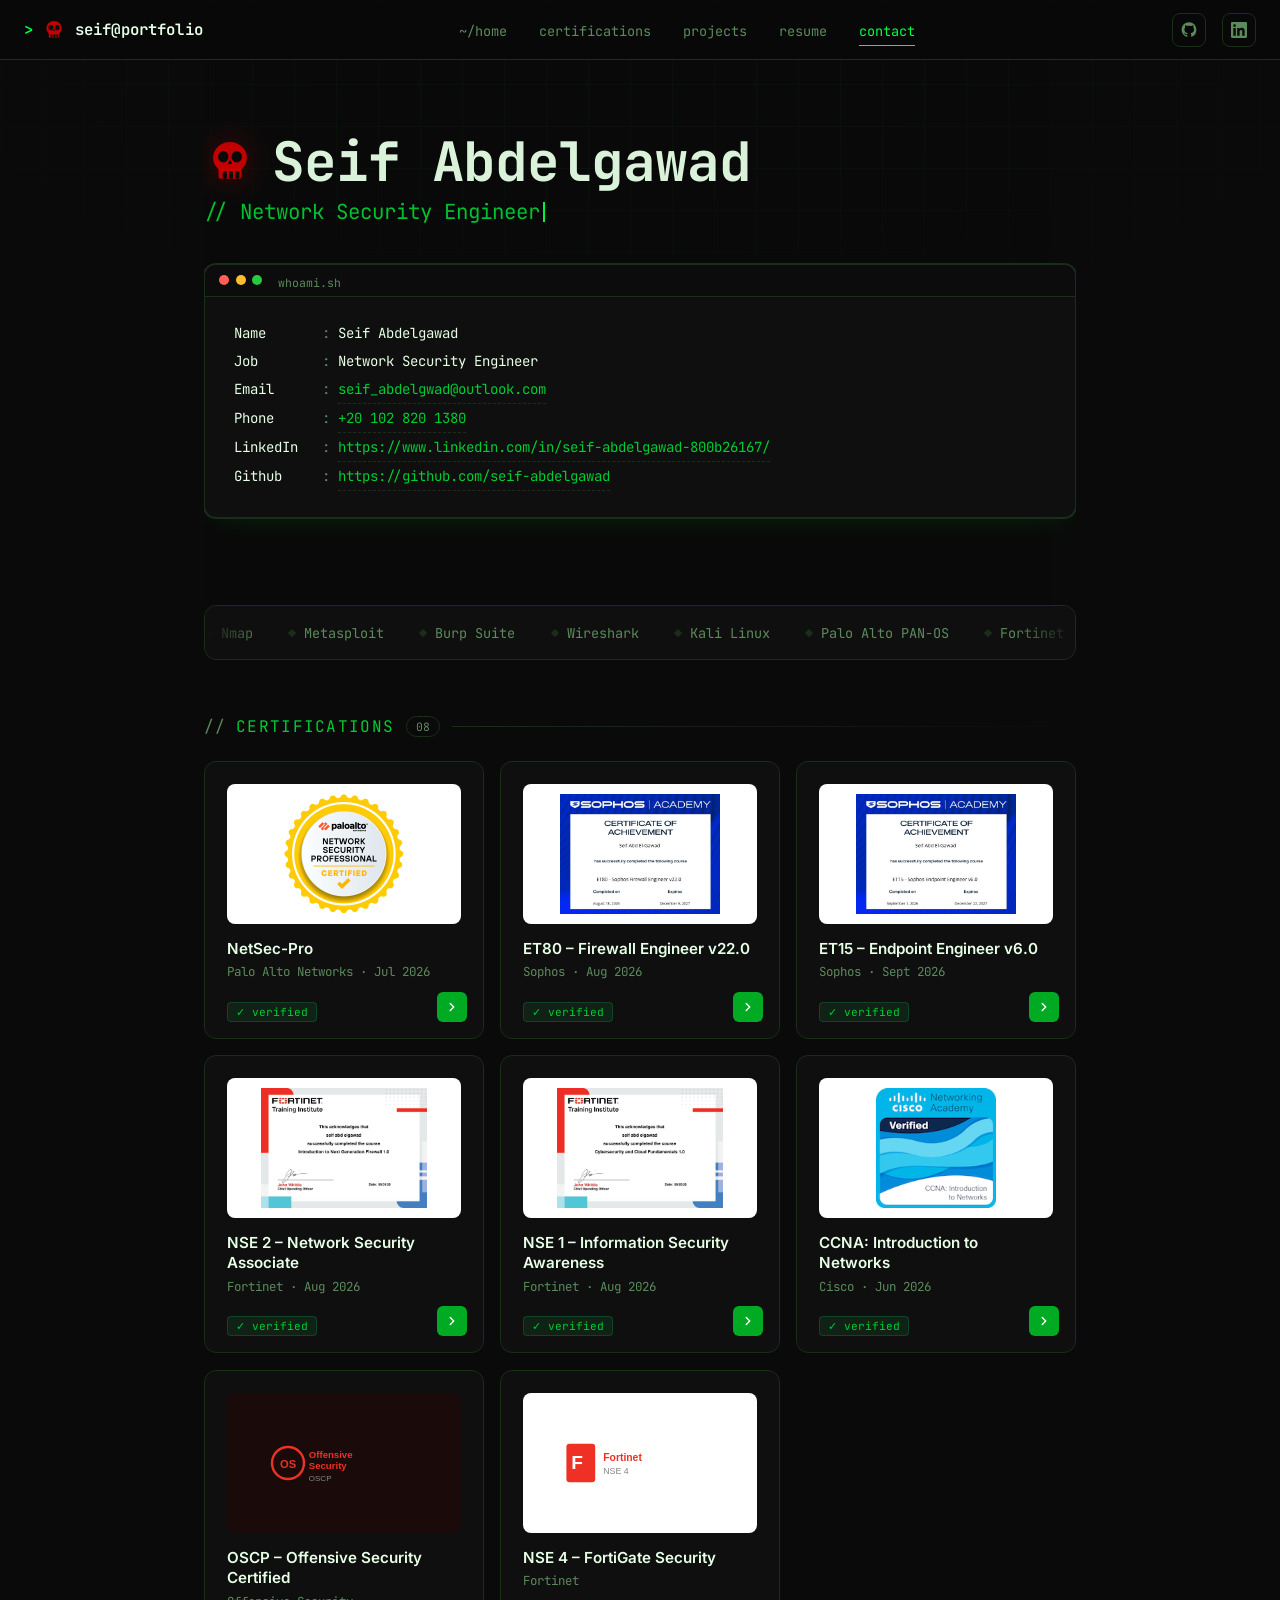
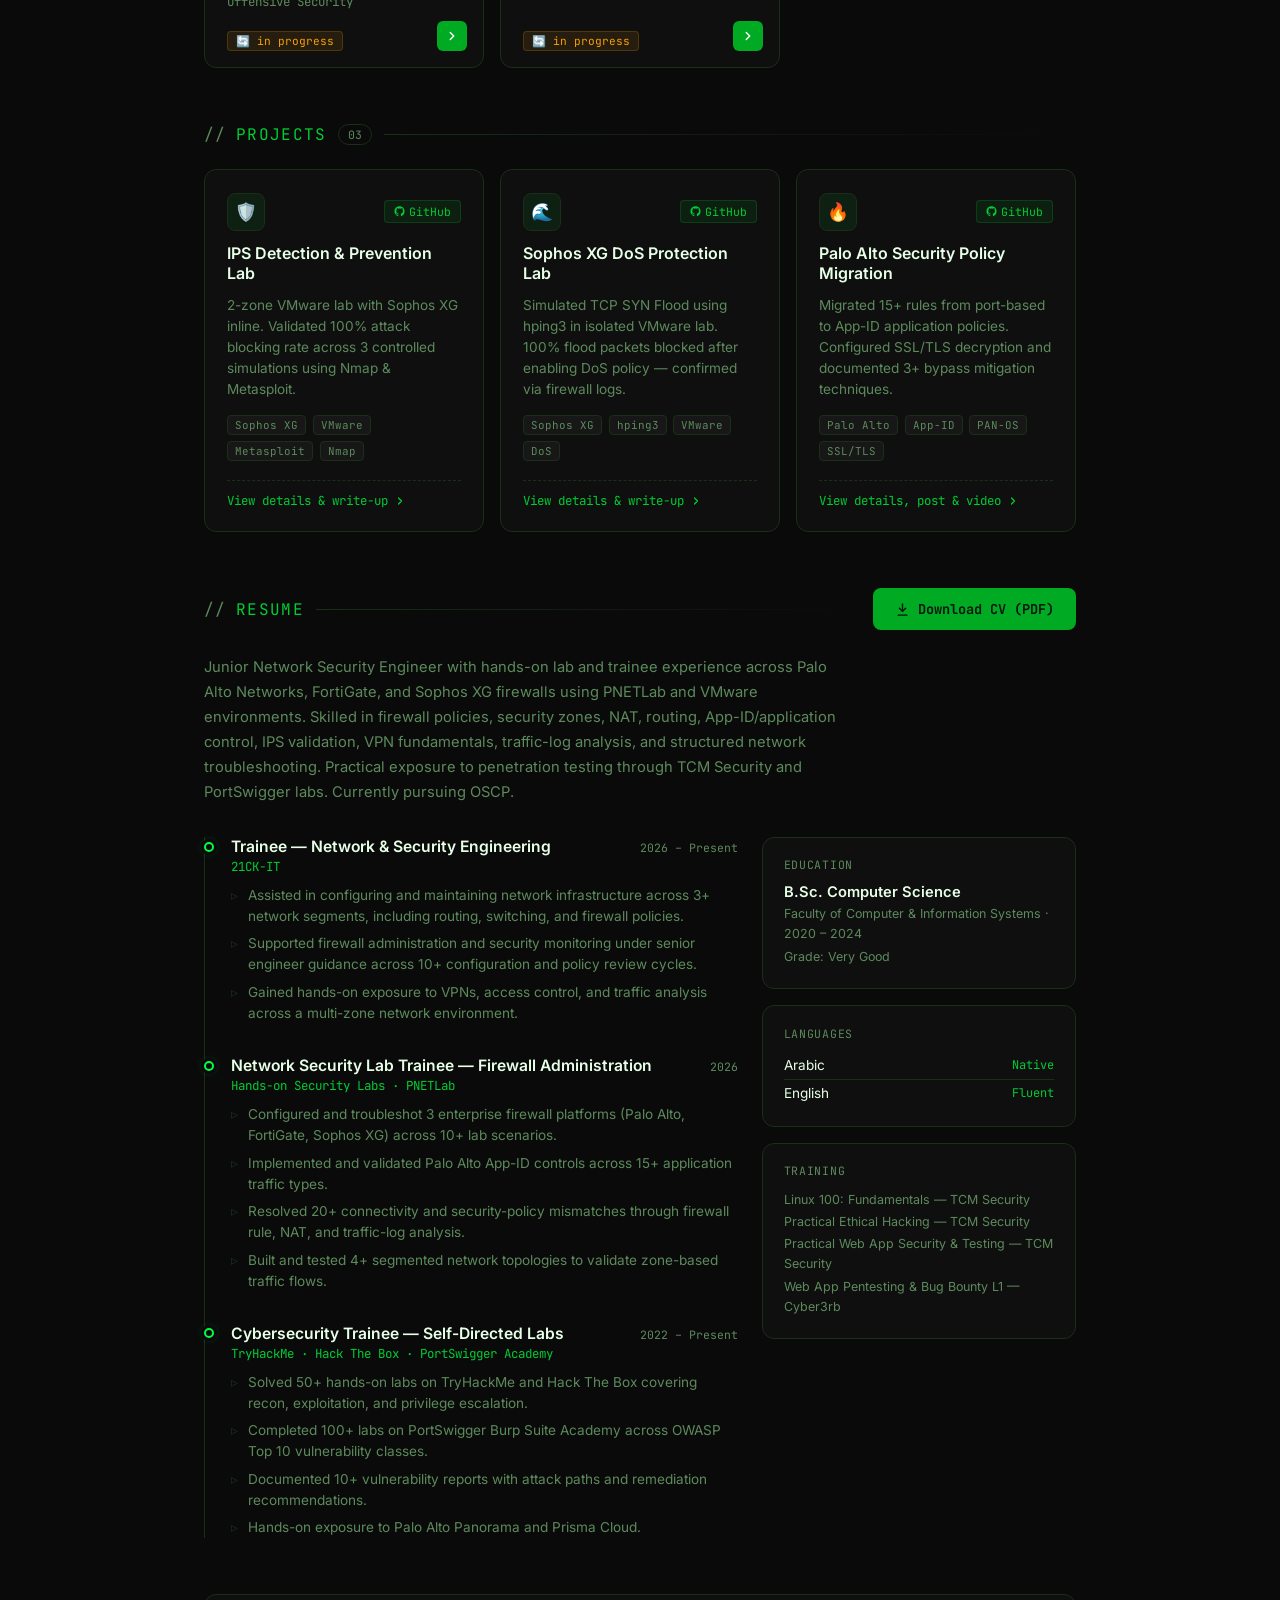
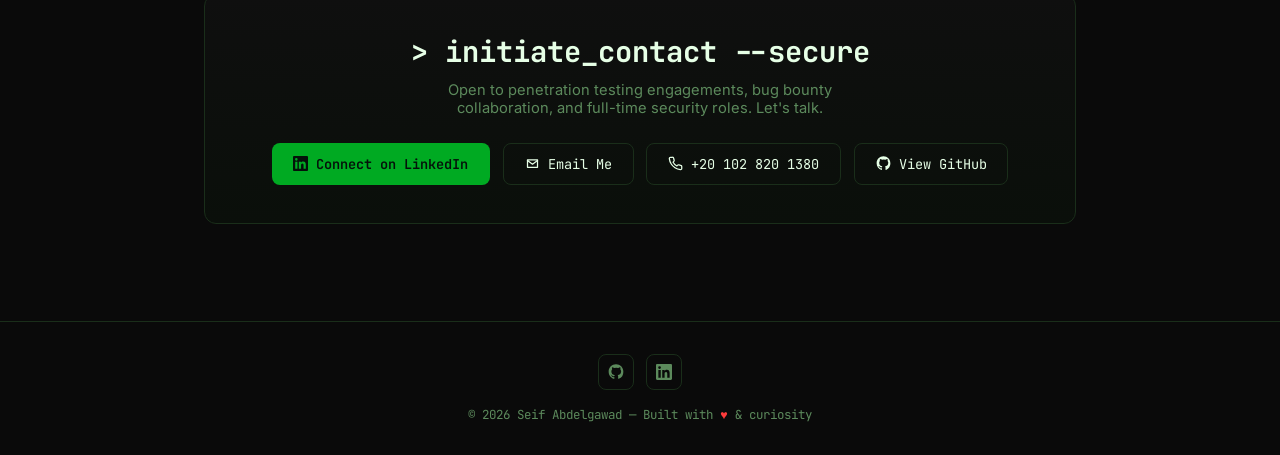
==== commit eb863157: "Update index.html" ====
--- a/index.html
+++ b/index.html
@@ -73,9 +73,7 @@
 
   <section class="hero">
     <canvas class="hero-canvas" id="matrixCanvas" aria-hidden="true"></canvas>
-    <div class="hero-inner">
-      <div class="hero-eyebrow"><span class="dot"></span> available for freelance &amp; full-time roles</div>
-
+  
       <div class="hero-title-row">
         <svg viewBox="0 0 100 100" xmlns="http://www.w3.org/2000/svg" aria-hidden="true">
           <ellipse cx="50" cy="42" rx="32" ry="30" fill="#cc0000" opacity="0.95"/>
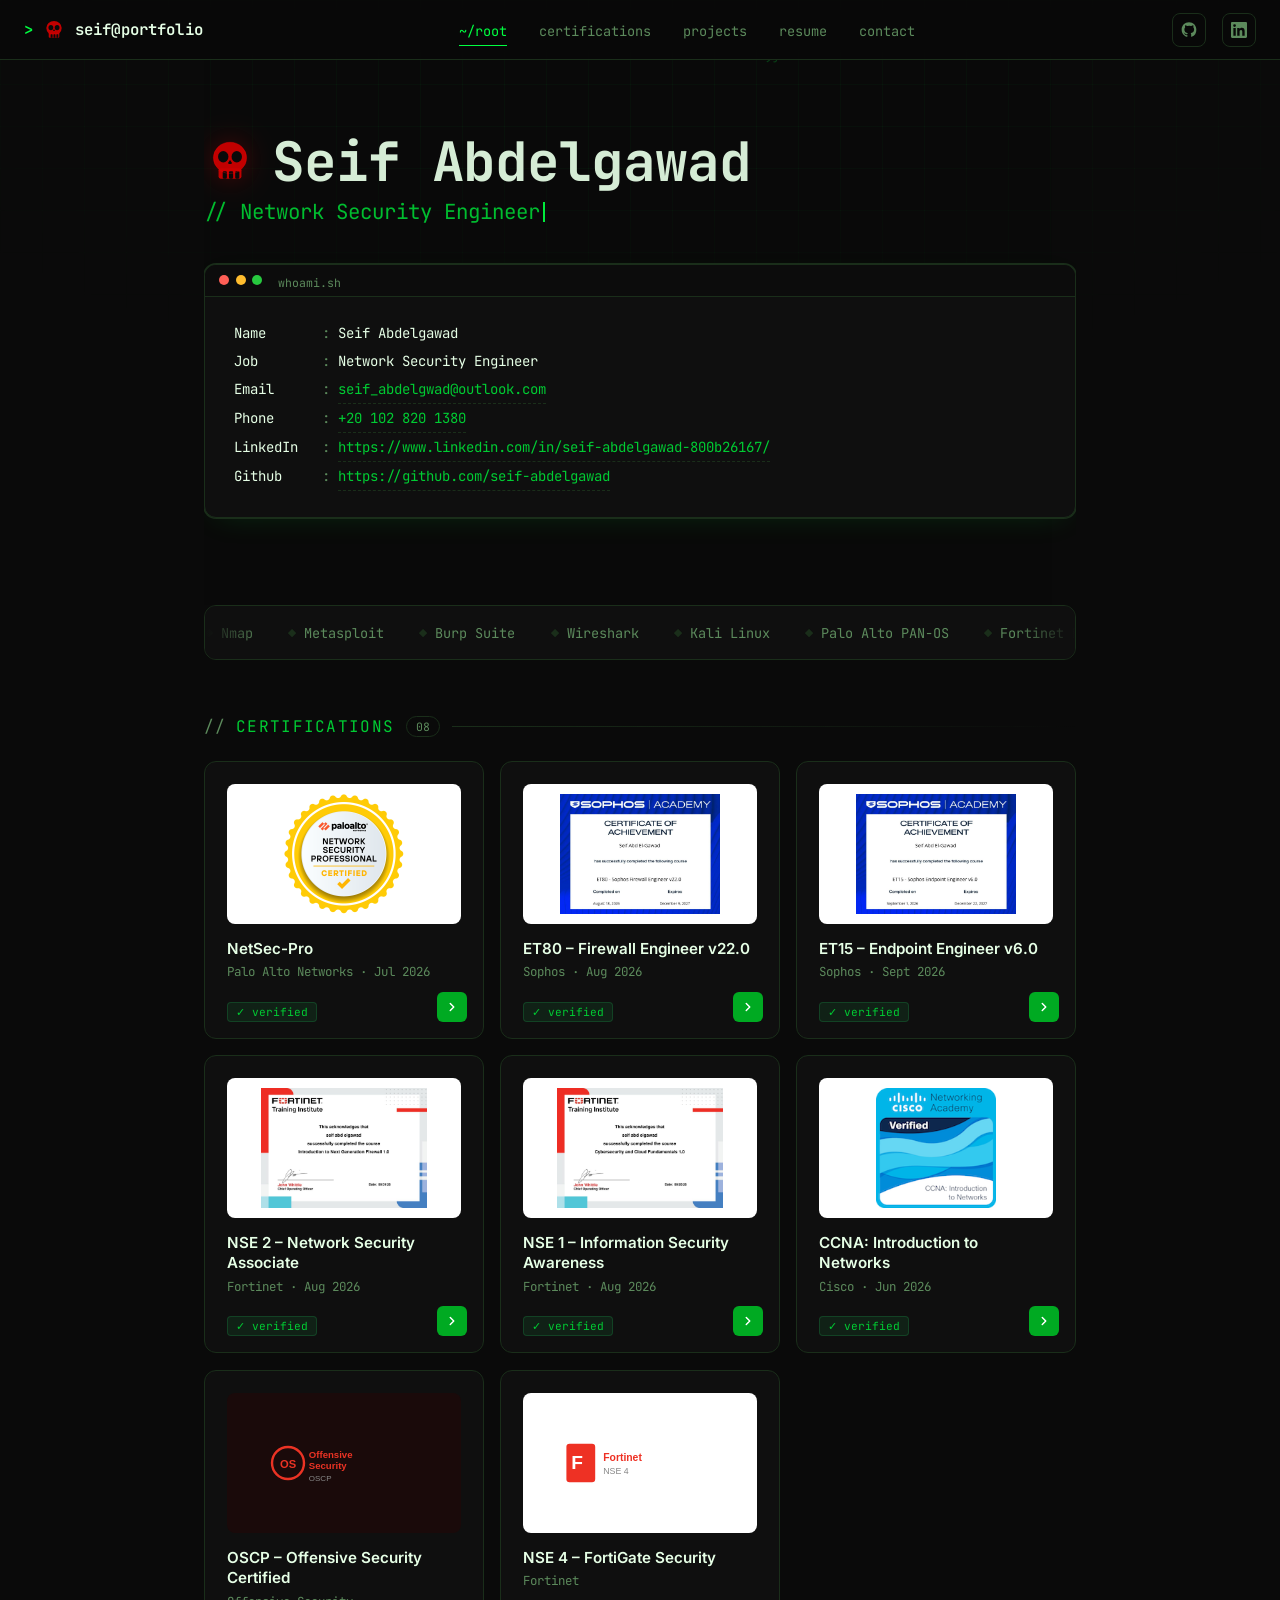
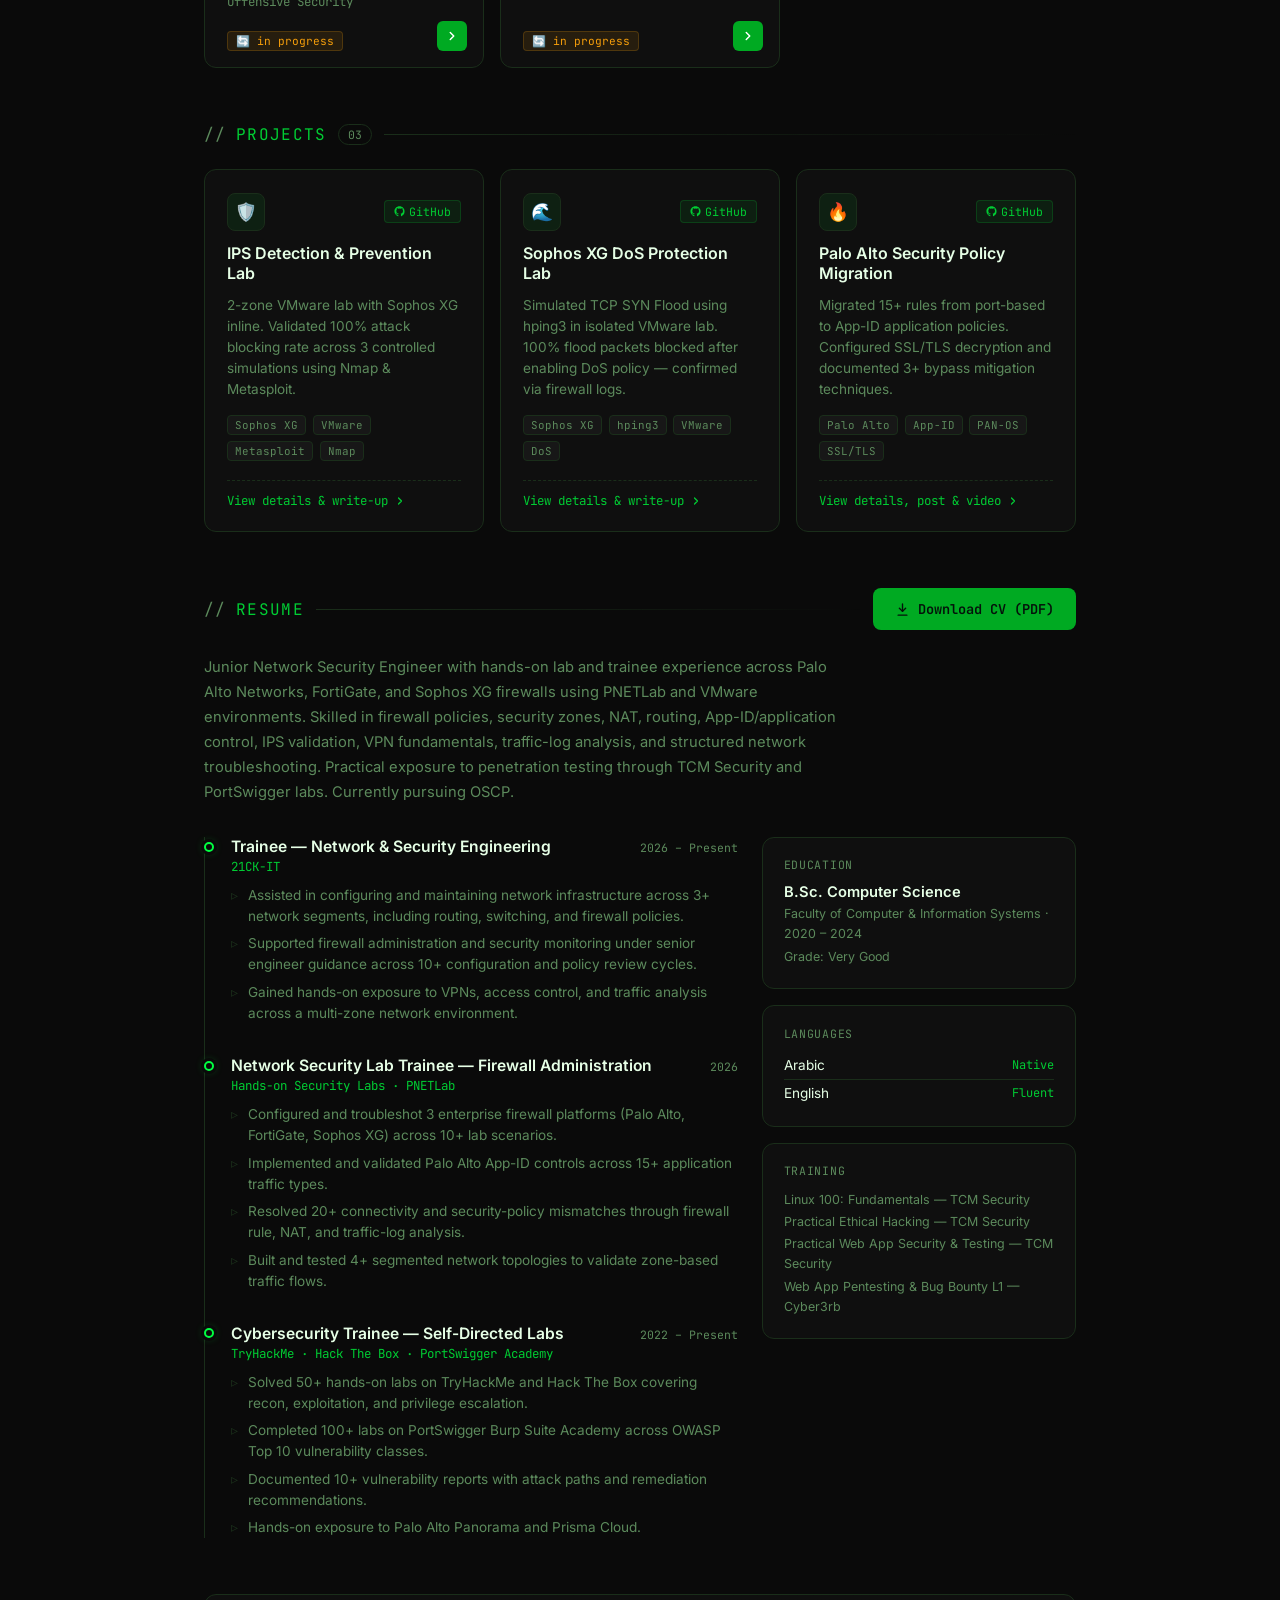
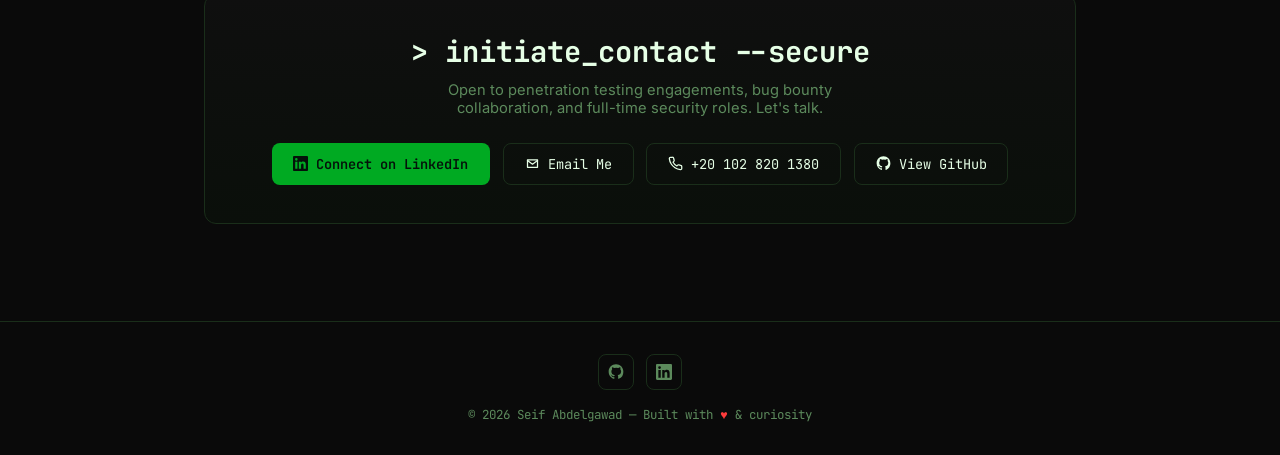
==== commit 6a0e7c04: "Change navigation link from '~/home' to '~/root'" ====
--- a/index.html
+++ b/index.html
@@ -40,7 +40,7 @@
     </svg>
     seif@portfolio</a>
   <ul class="nav-links">
-    <li><a href="#top" class="active" data-nav>~/home</a></li>
+    <li><a href="#top" class="active" data-nav>~/root</a></li>
     <li><a href="#certifications" data-nav>certifications</a></li>
     <li><a href="#projects" data-nav>projects</a></li>
     <li><a href="#resume" data-nav>resume</a></li>
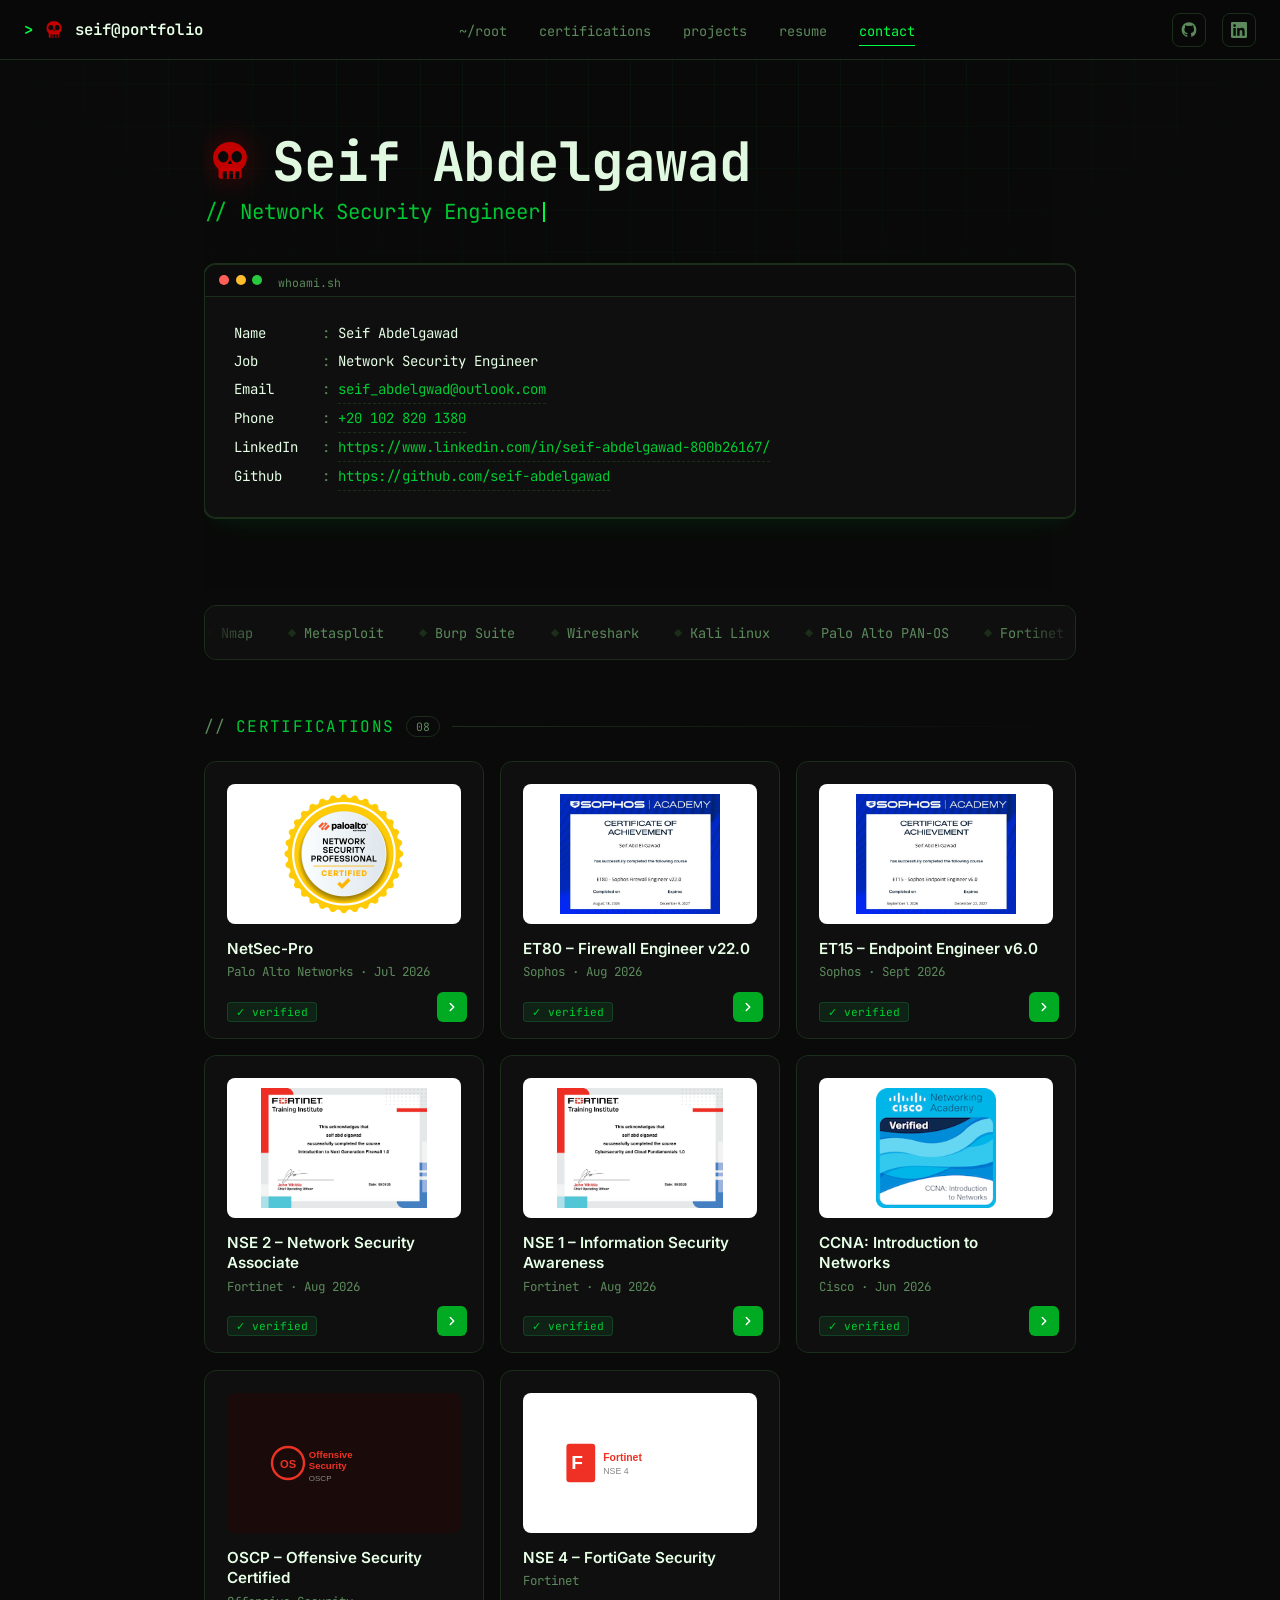
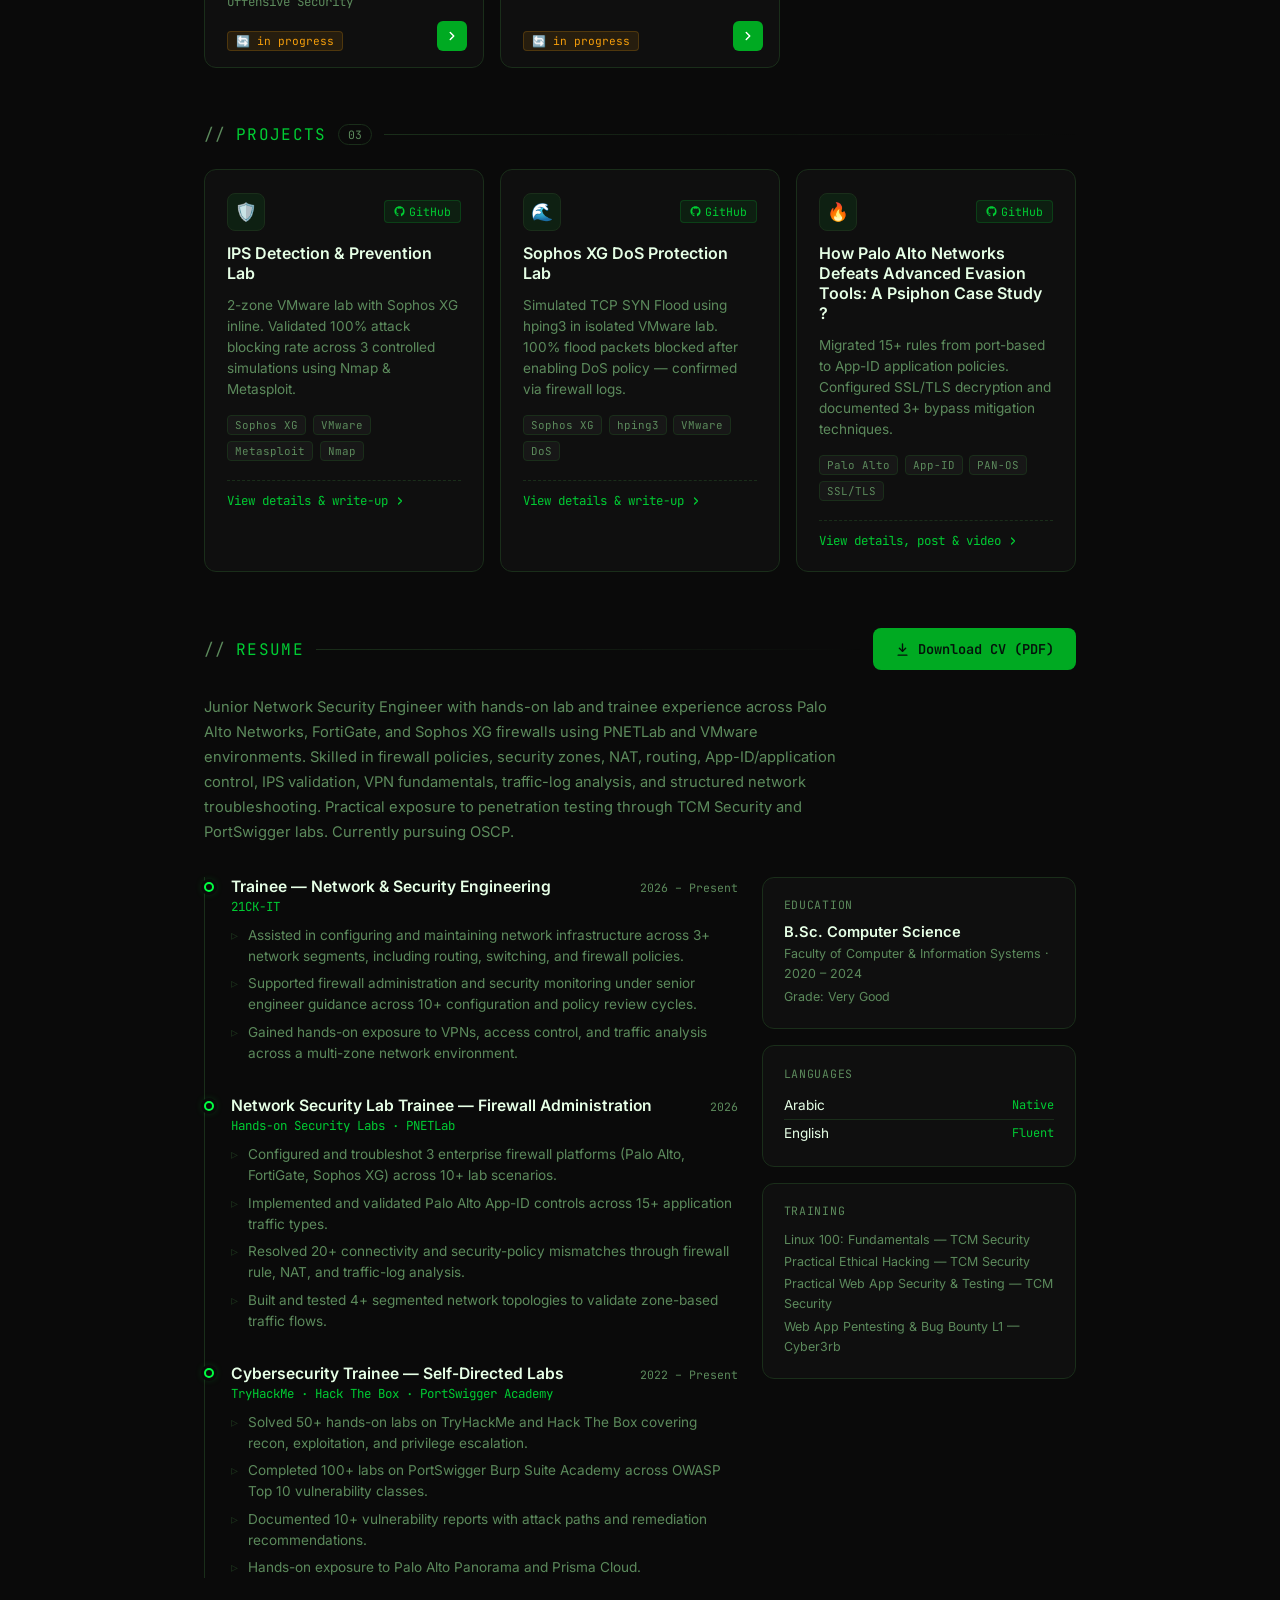
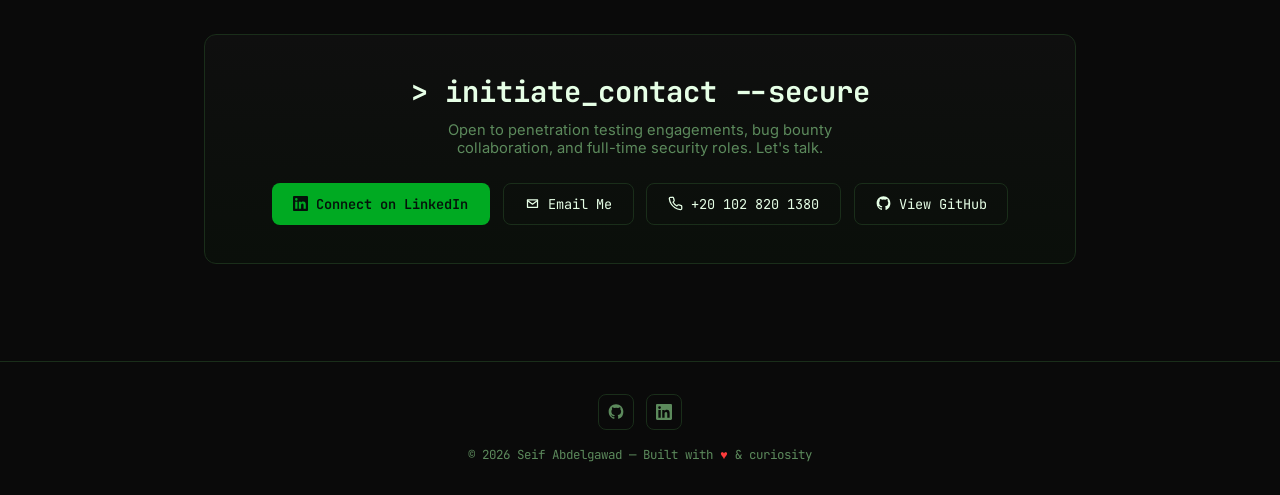
==== commit 276ec77c: "Update project name in index.html" ====
--- a/index.html
+++ b/index.html
@@ -306,7 +306,7 @@
             </a>
           </div>
         </div>
-        <span class="proj-name">Palo Alto Security Policy Migration</span>
+        <span class="proj-name">How Palo Alto Networks Defeats Advanced Evasion Tools: A Psiphon Case Study ?</span>
         <span class="proj-desc">Migrated 15+ rules from port-based to App-ID application policies. Configured SSL/TLS decryption and documented 3+ bypass mitigation techniques.</span>
         <div class="proj-tags">
           <span class="proj-tag">Palo Alto</span>
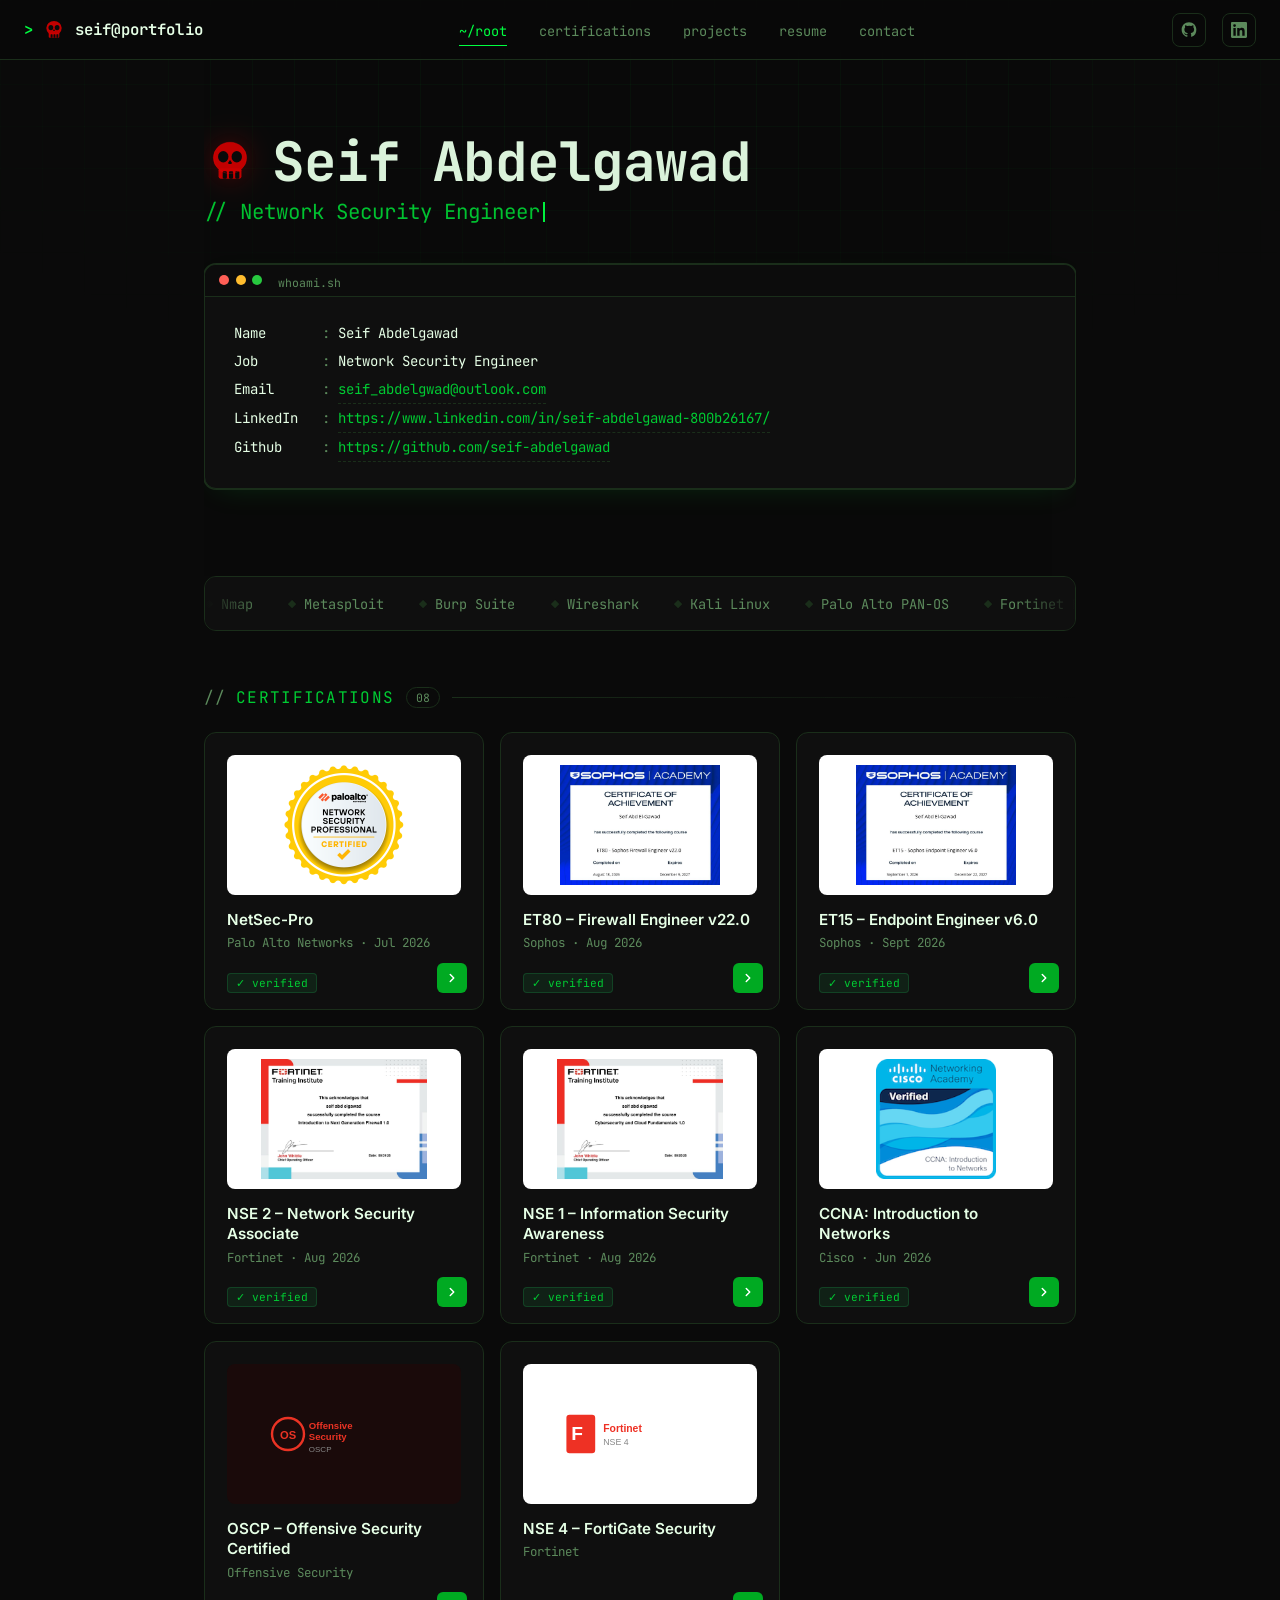
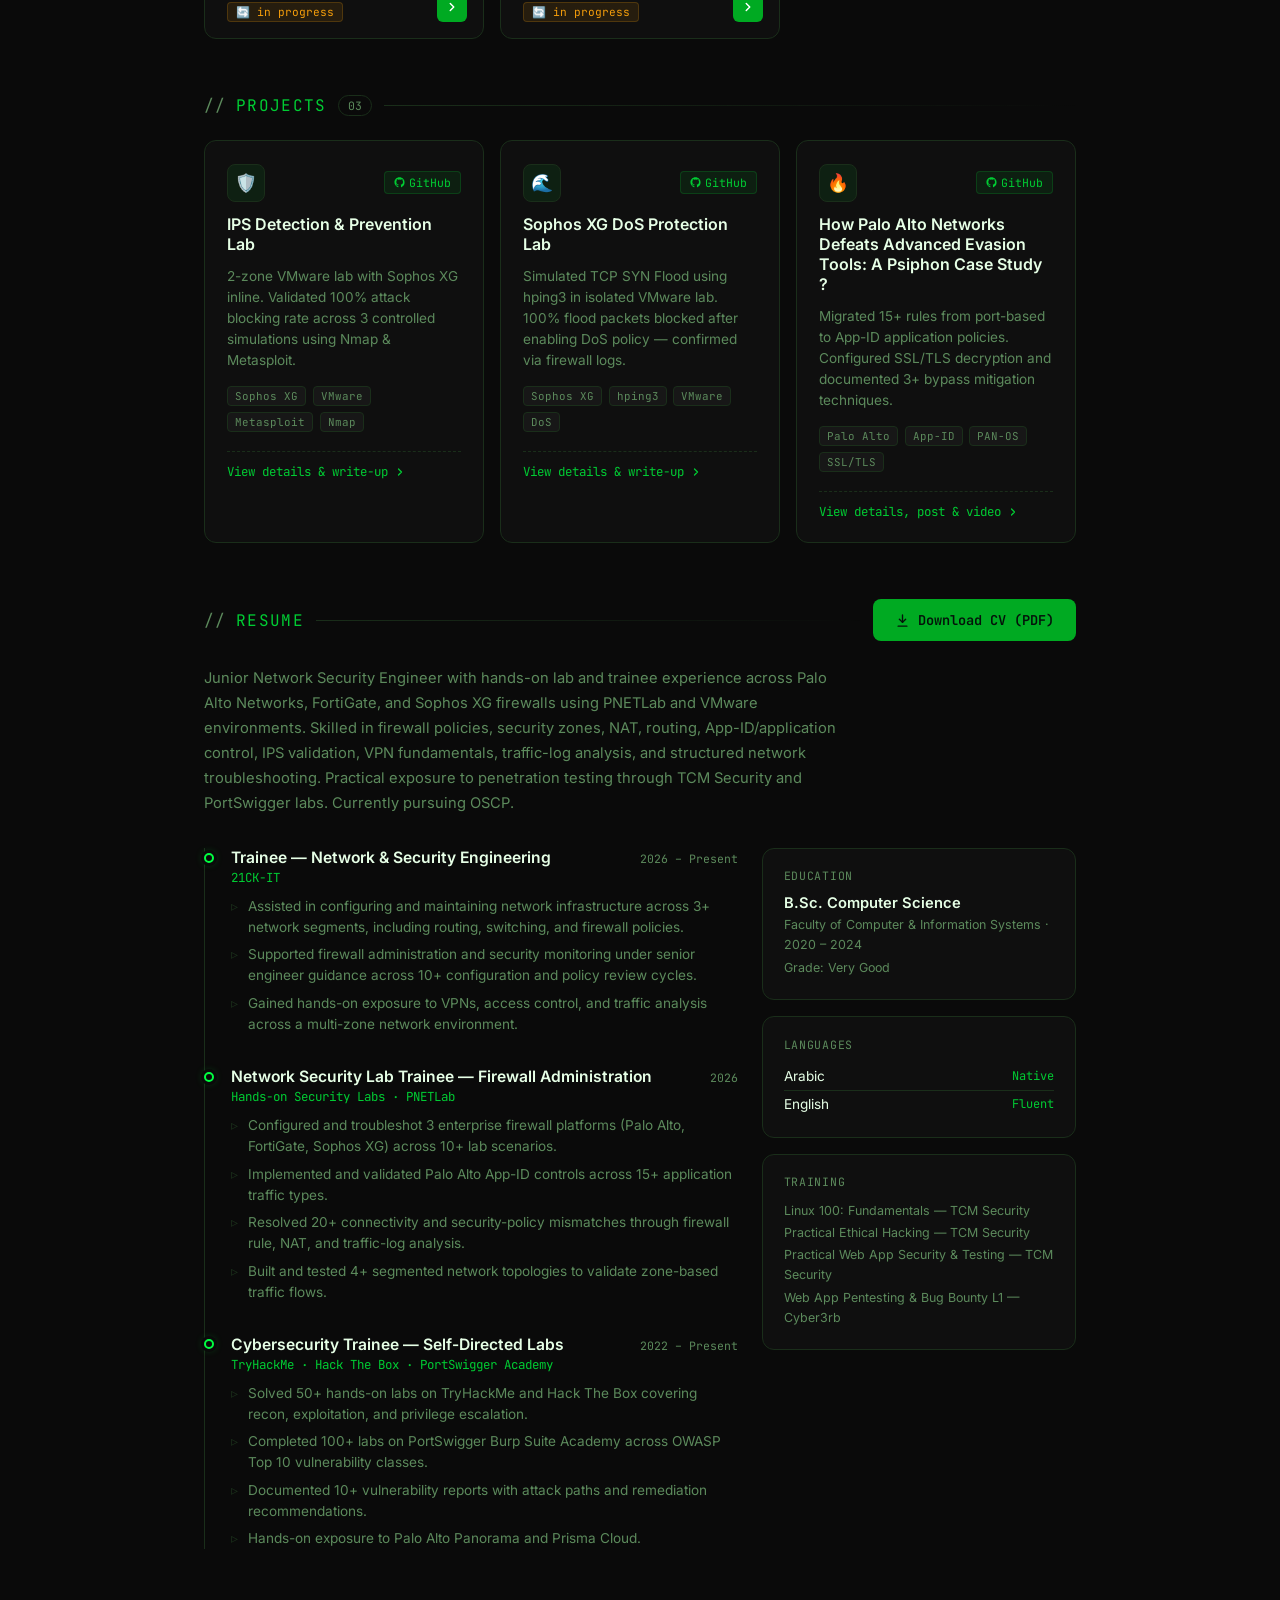
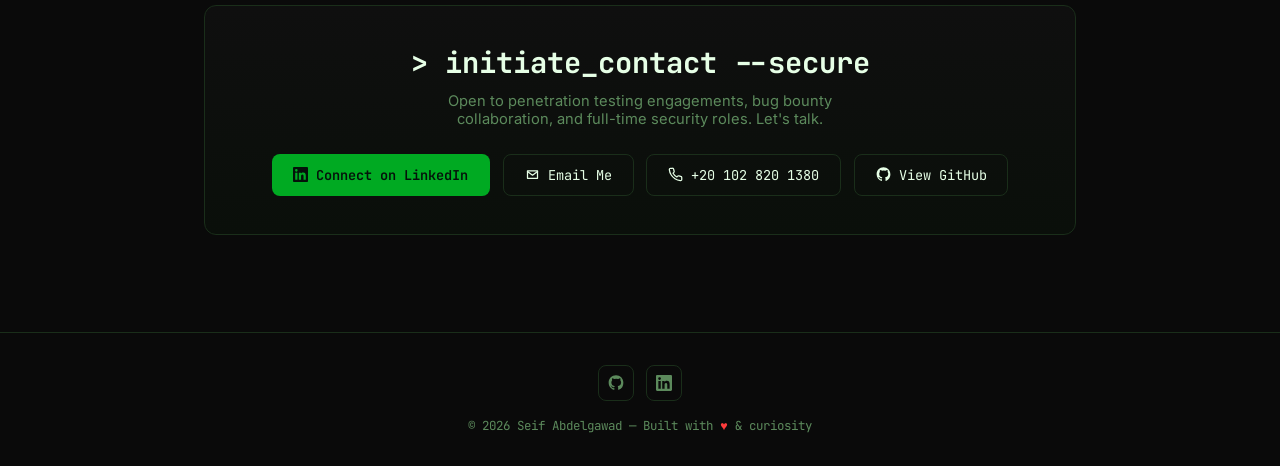
==== commit 18e356c1: "Update index.html" ====
--- a/index.html
+++ b/index.html
@@ -112,11 +112,7 @@
             <span class="info-sep">:</span>
             <a href="mailto:seif_abdelgwad@outlook.com" class="info-link">seif_abdelgwad@outlook.com</a>
           </div>
-          <div class="info-row">
-            <span class="info-label">Phone</span>
-            <span class="info-sep">:</span>
-            <a href="tel:+201028201380" class="info-link">+20 102 820 1380</a>
-          </div>
+         
           <div class="info-row">
             <span class="info-label">LinkedIn</span>
             <span class="info-sep">:</span>
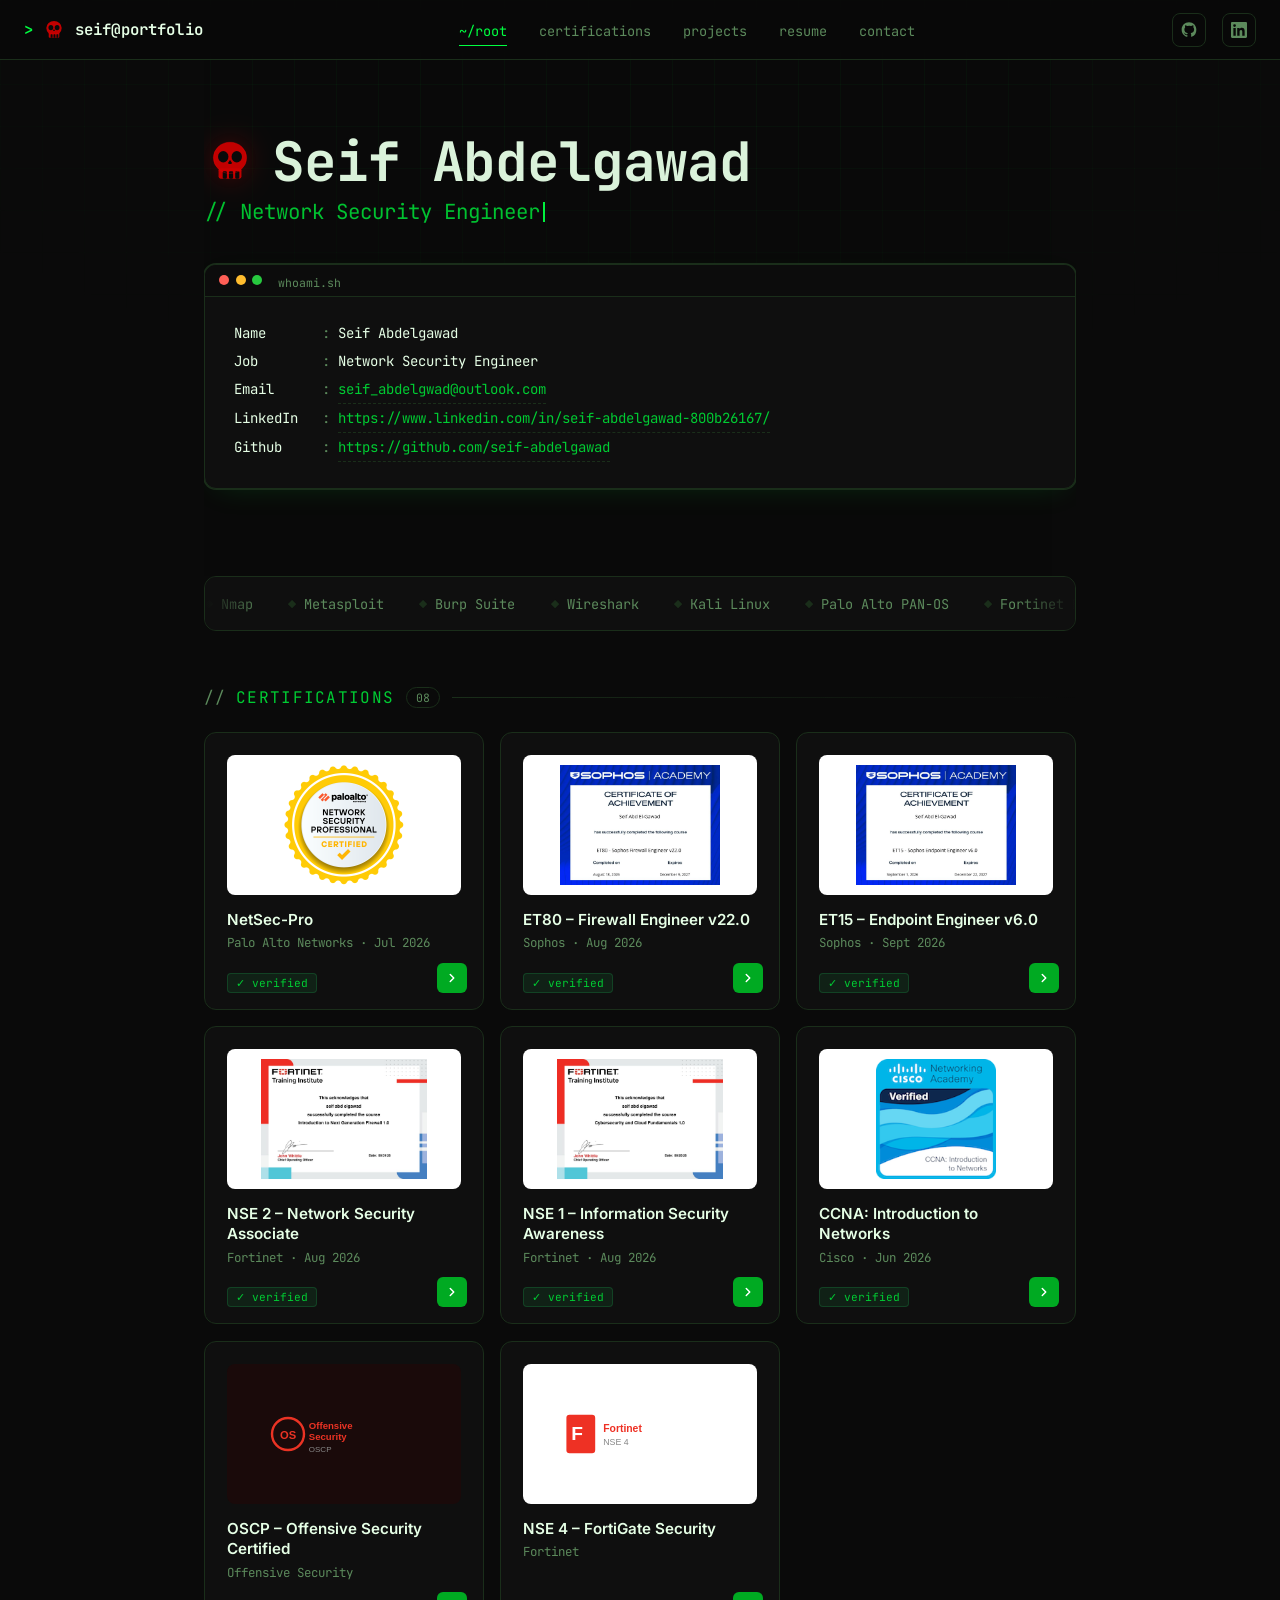
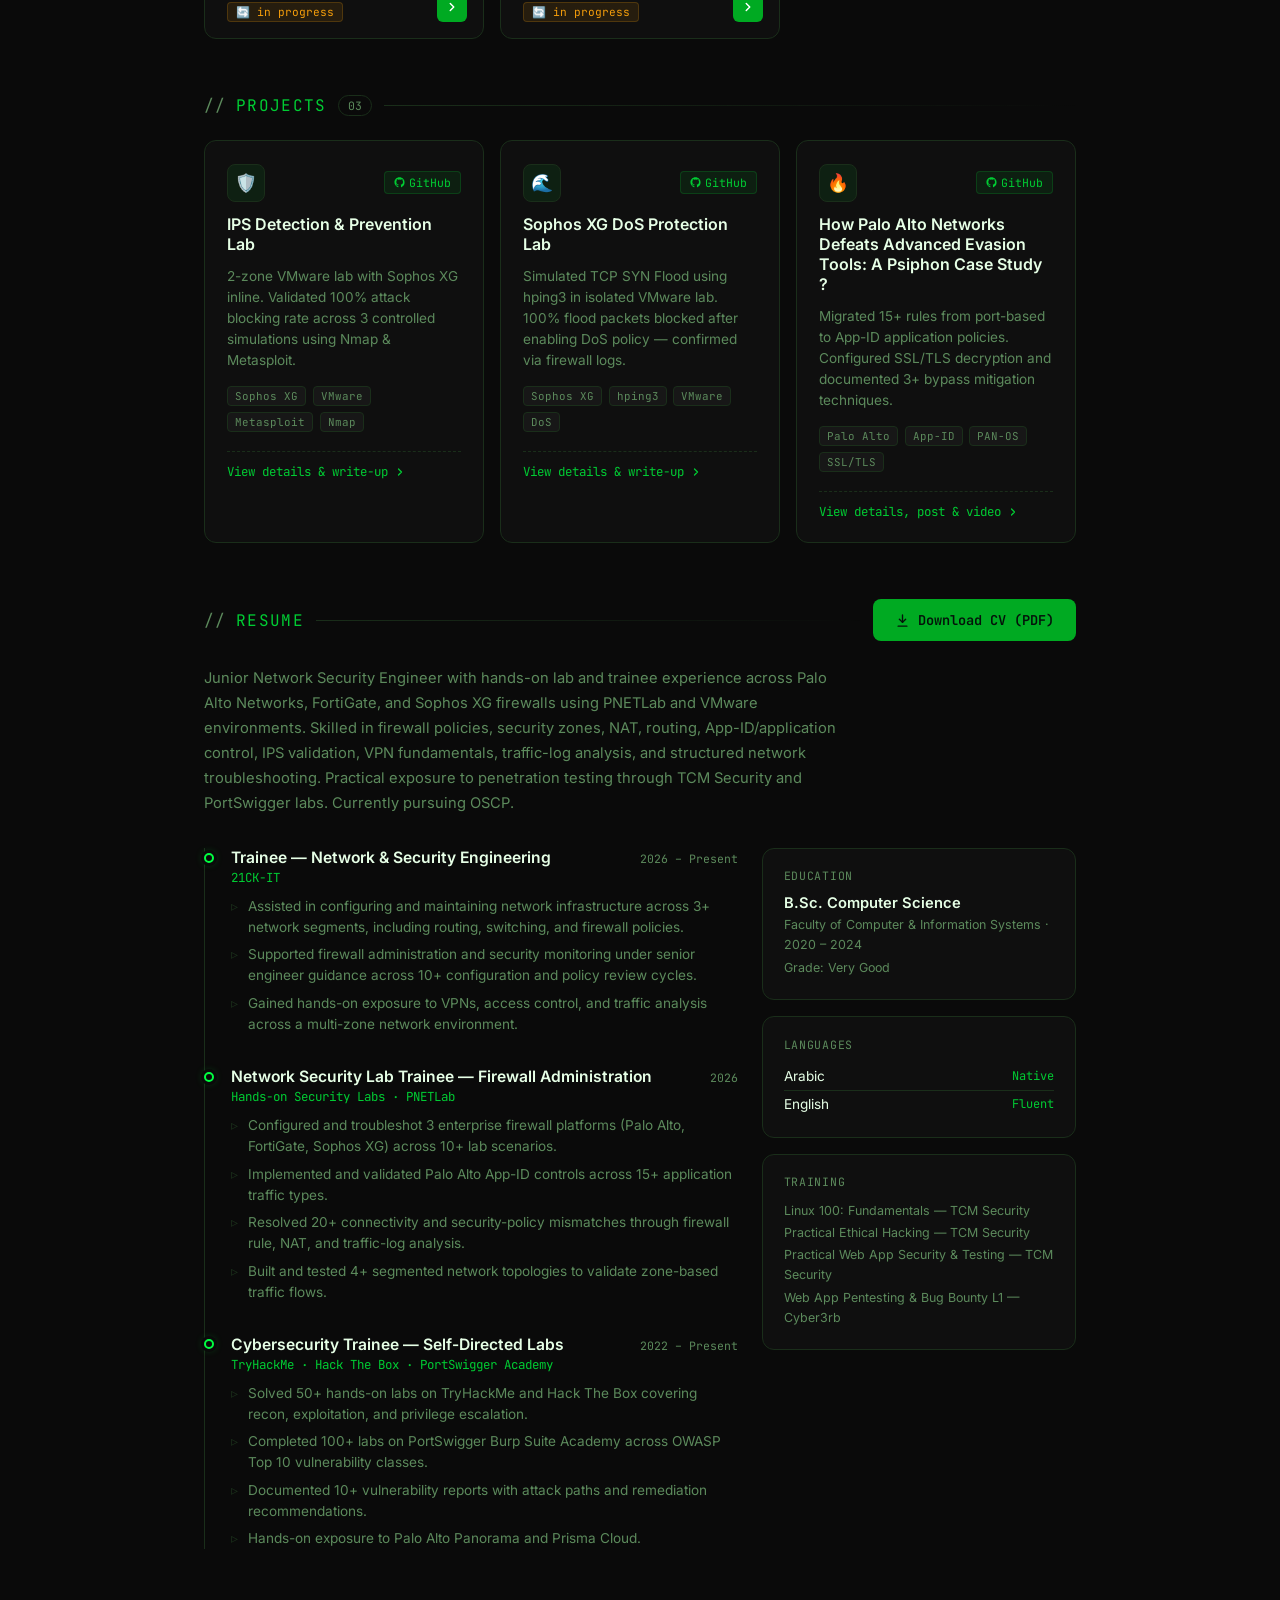
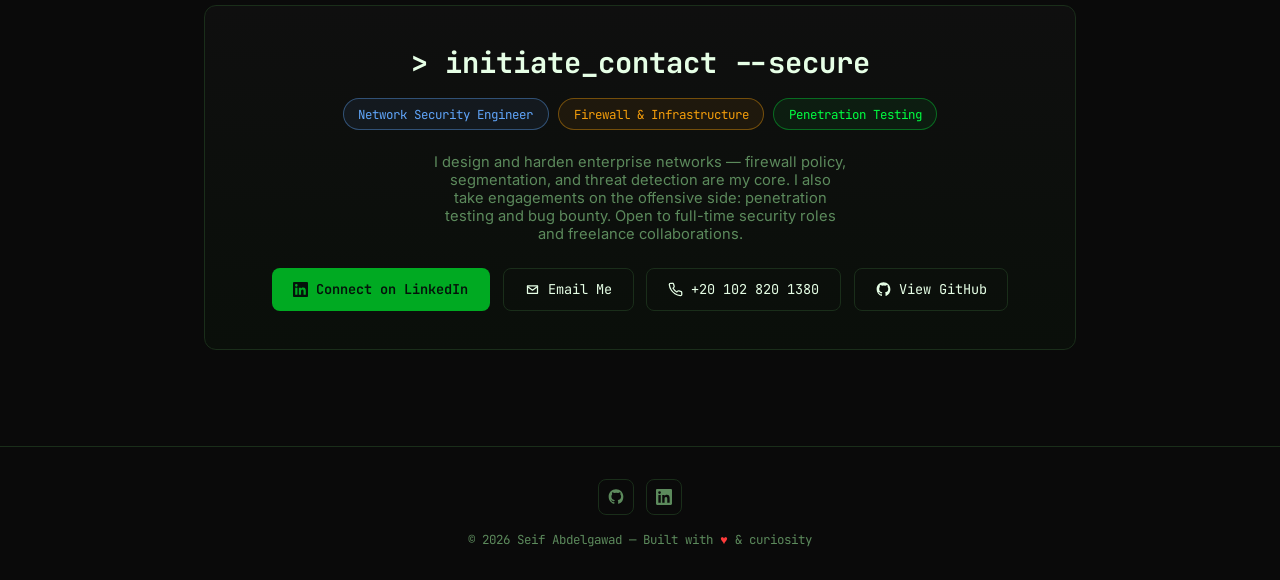
==== commit fa3f6117: "Enhance contact section with tags and description Updated contact section with additional informatio" ====
--- a/index.html
+++ b/index.html
@@ -407,7 +407,15 @@
   <section id="contact">
     <div class="contact-card reveal">
       <h2>&gt; initiate_contact --secure</h2>
-      <p>Open to penetration testing engagements, bug bounty collaboration, and full-time security roles. Let's talk.</p>
+ 
+      <div class="contact-tags">
+        <span class="tag-pill tag-blue">Network Security Engineer</span>
+        <span class="tag-pill tag-amber">Firewall &amp; Infrastructure</span>
+        <span class="tag-pill tag-green">Penetration Testing</span>
+      </div>
+ 
+      <p>I design and harden enterprise networks — firewall policy, segmentation, and threat detection are my core. I also take engagements on the offensive side: penetration testing and bug bounty. Open to full-time security roles and freelance collaborations.</p>
+ 
       <div class="contact-actions">
         <a class="btn btn-primary" href="https://www.linkedin.com/in/seif-abdelgawad-800b26167/" target="_blank" rel="noopener">
           <svg viewBox="0 0 24 24" fill="currentColor"><path d="M20.45 20.45h-3.56v-5.58c0-1.33-.02-3.04-1.85-3.04-1.86 0-2.14 1.45-2.14 2.95v5.67H9.35V9h3.41v1.56h.05c.48-.9 1.64-1.85 3.38-1.85 3.6 0 4.27 2.37 4.27 5.46v6.28zM5.34 7.43a2.06 2.06 0 1 1 0-4.12 2.06 2.06 0 0 1 0 4.12zM7.12 20.45H3.56V9h3.56v11.45zM22.22 0H1.77C.8 0 0 .78 0 1.75v20.5C0 23.22.8 24 1.77 24h20.45c.98 0 1.78-.78 1.78-1.75V1.75C24 .78 23.2 0 22.22 0z"/></svg>
--- a/assets/css/style.css
+++ b/assets/css/style.css
@@ -819,6 +819,25 @@
     margin-bottom: 0.6rem;
   }
   .contact-card p { color: var(--text-dim); font-size: 0.92rem; margin-bottom: 1.6rem; max-width: 46ch; margin-inline: auto; }
+  .contact-tags {
+    display: flex;
+    flex-wrap: wrap;
+    justify-content: center;
+    gap: 0.6rem;
+    margin: 1rem 0 1.4rem;
+  }
+  .tag-pill {
+    font-family: 'JetBrains Mono', monospace;
+    font-size: 0.78rem;
+    padding: 0.4rem 0.9rem;
+    border-radius: 100px;
+    border: 1px solid;
+    background: rgba(255,255,255,0.02);
+    white-space: nowrap;
+  }
+  .tag-pill.tag-blue   { color: #60a5fa; border-color: rgba(96,165,250,0.4); background: rgba(96,165,250,0.07); }
+  .tag-pill.tag-amber  { color: var(--amber); border-color: rgba(245,158,11,0.4); background: rgba(245,158,11,0.07); }
+  .tag-pill.tag-green  { color: var(--green); border-color: rgba(0,255,65,0.35); background: rgba(0,255,65,0.06); }
   .contact-actions { display: flex; gap: 0.8rem; justify-content: center; flex-wrap: wrap; }
   .btn {
     font-family: 'JetBrains Mono', monospace;
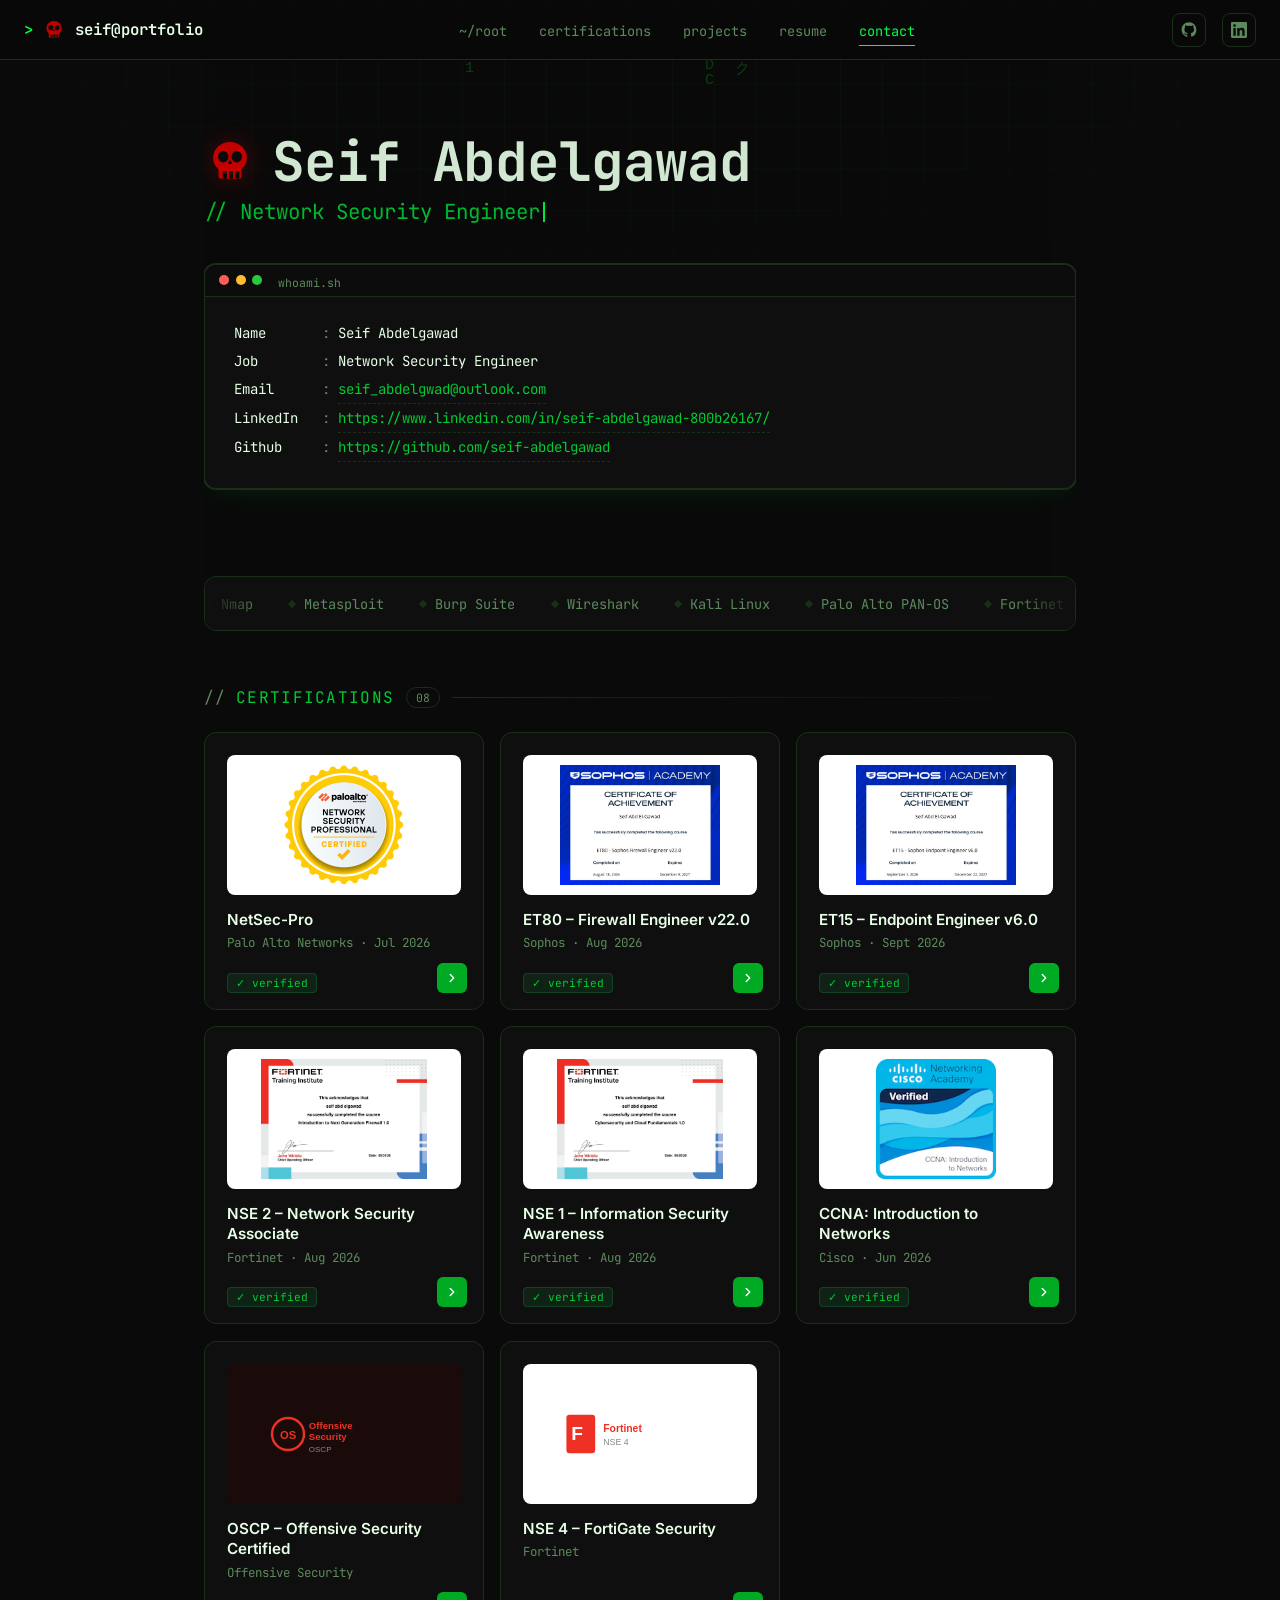
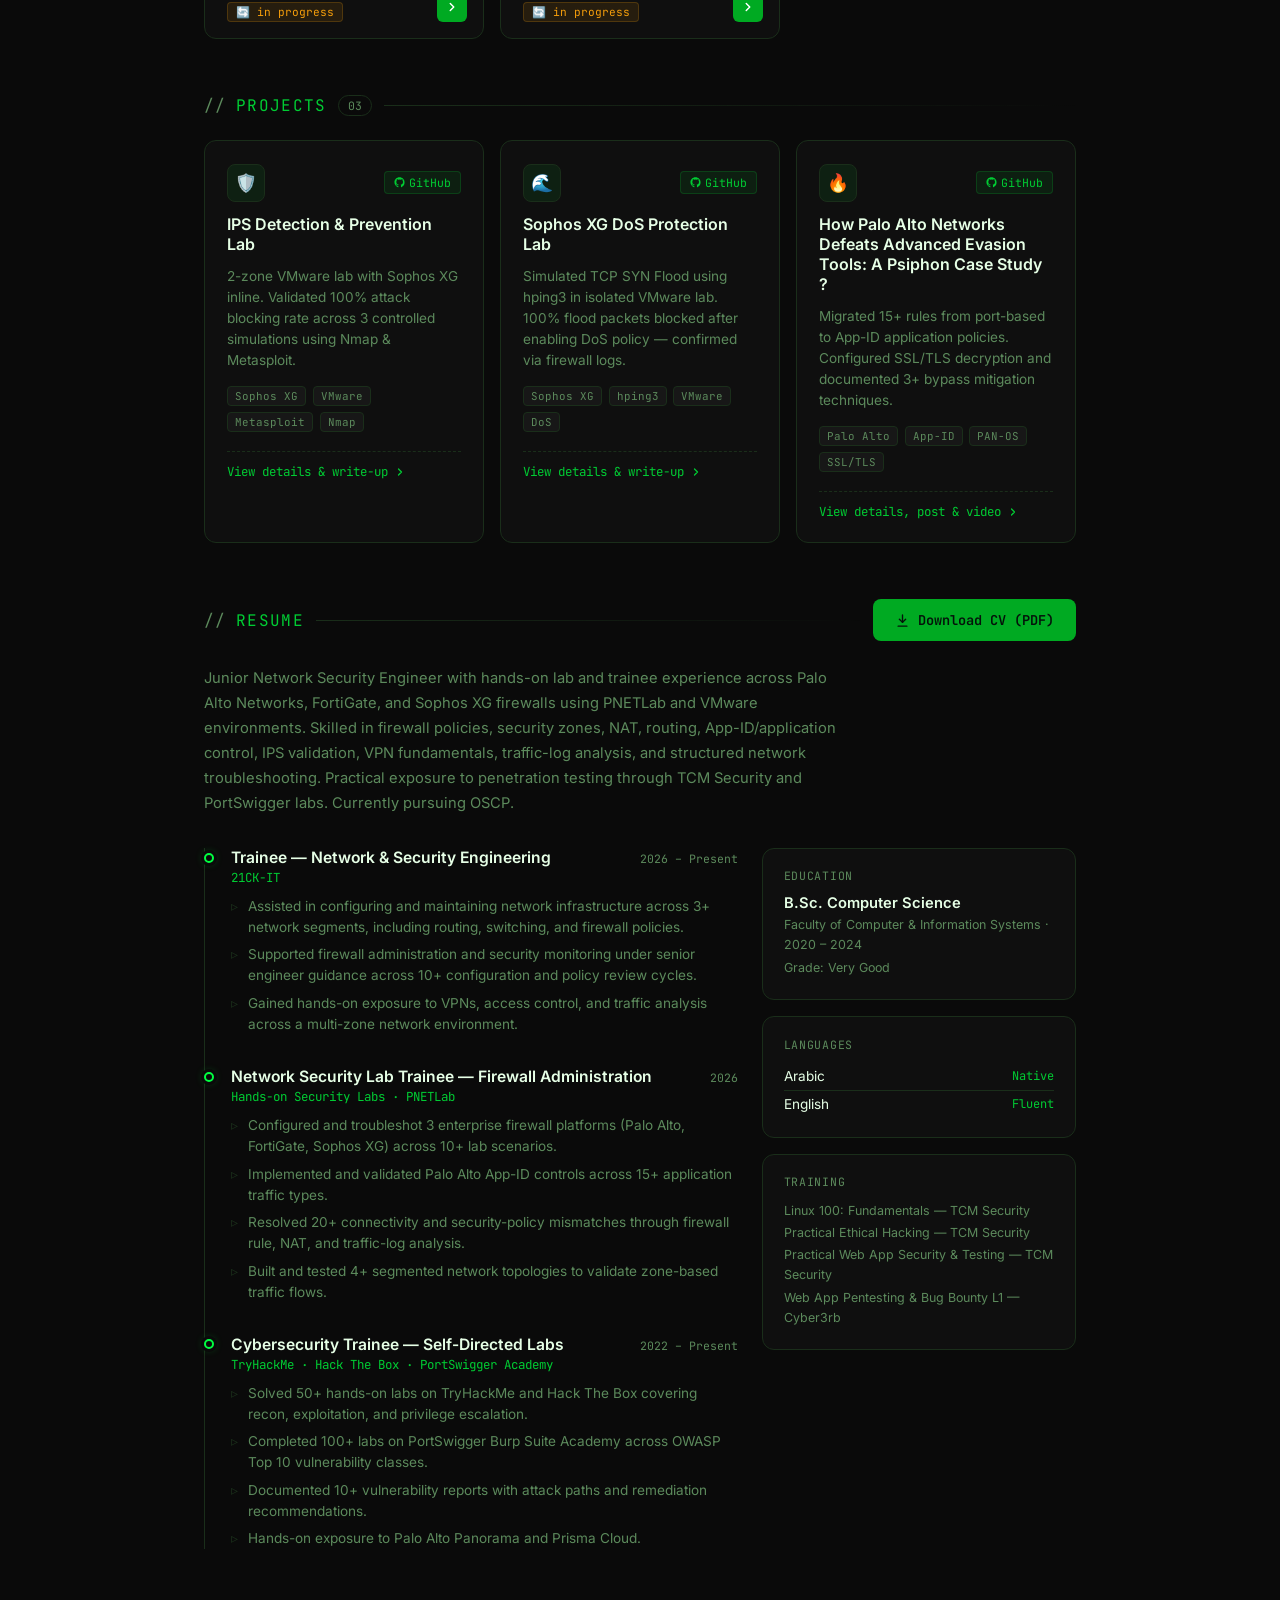
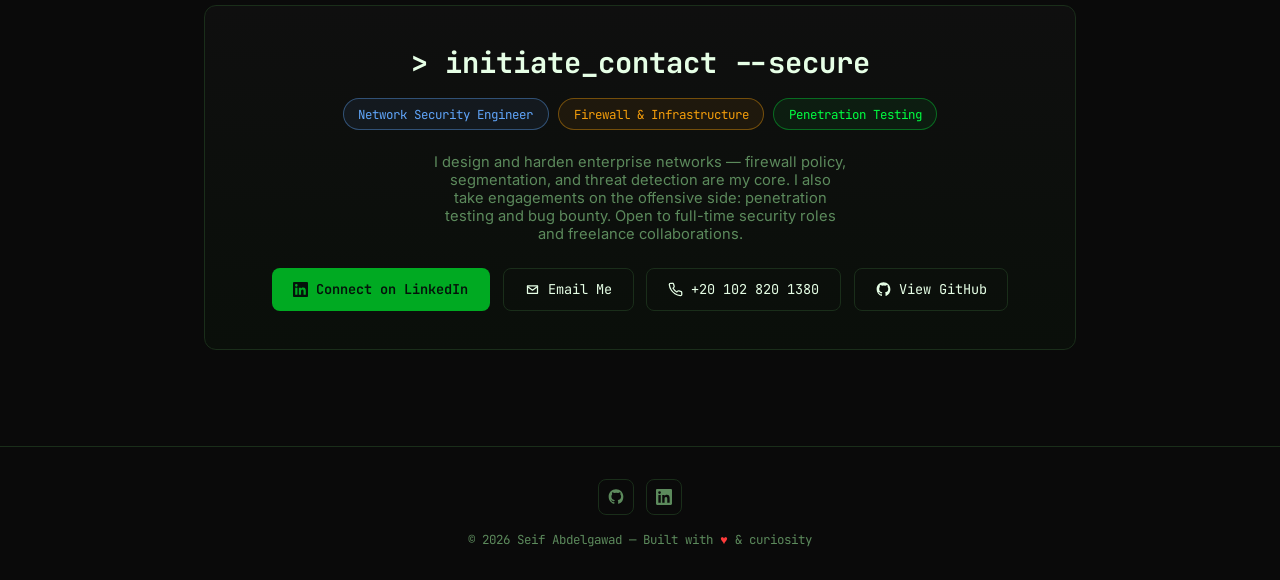
==== commit 863940f5: "Update CV download link in resume section" ====
--- a/index.html
+++ b/index.html
@@ -320,7 +320,7 @@
     <div class="section-head reveal">
       <span class="section-title">Resume</span>
       <span class="section-rule"></span>
-      <a class="btn btn-primary btn-sm" href="assets/cv/Seif-Abdelgawad-CV.pdf" download>
+      <a class="btn btn-primary btn-sm" href="assets/cv/Seif_Abdelgawad_CV.pdf" download>
         <svg viewBox="0 0 24 24" fill="none" stroke="currentColor" stroke-width="2.2" stroke-linecap="round" stroke-linejoin="round"><path d="M12 3v12"/><polyline points="7 10 12 15 17 10"/><path d="M5 21h14"/></svg>
         Download CV (PDF)
       </a>
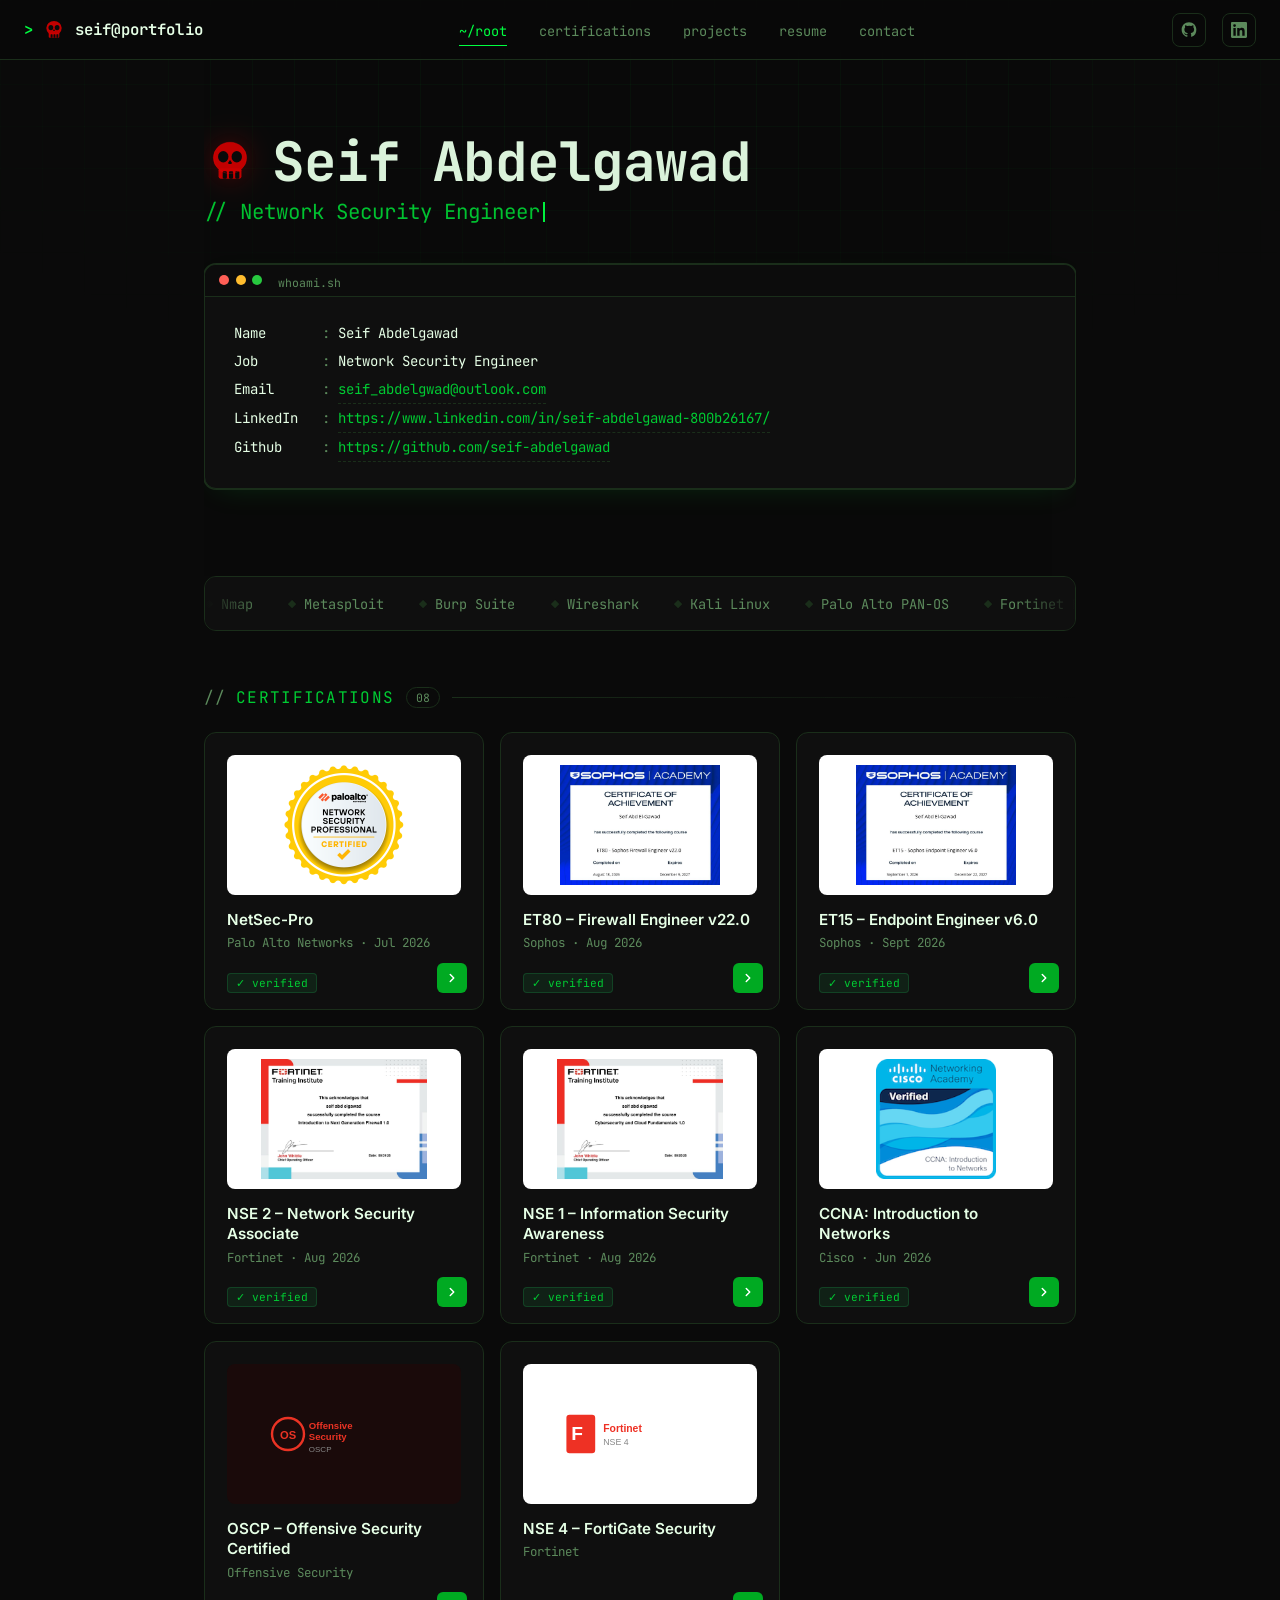
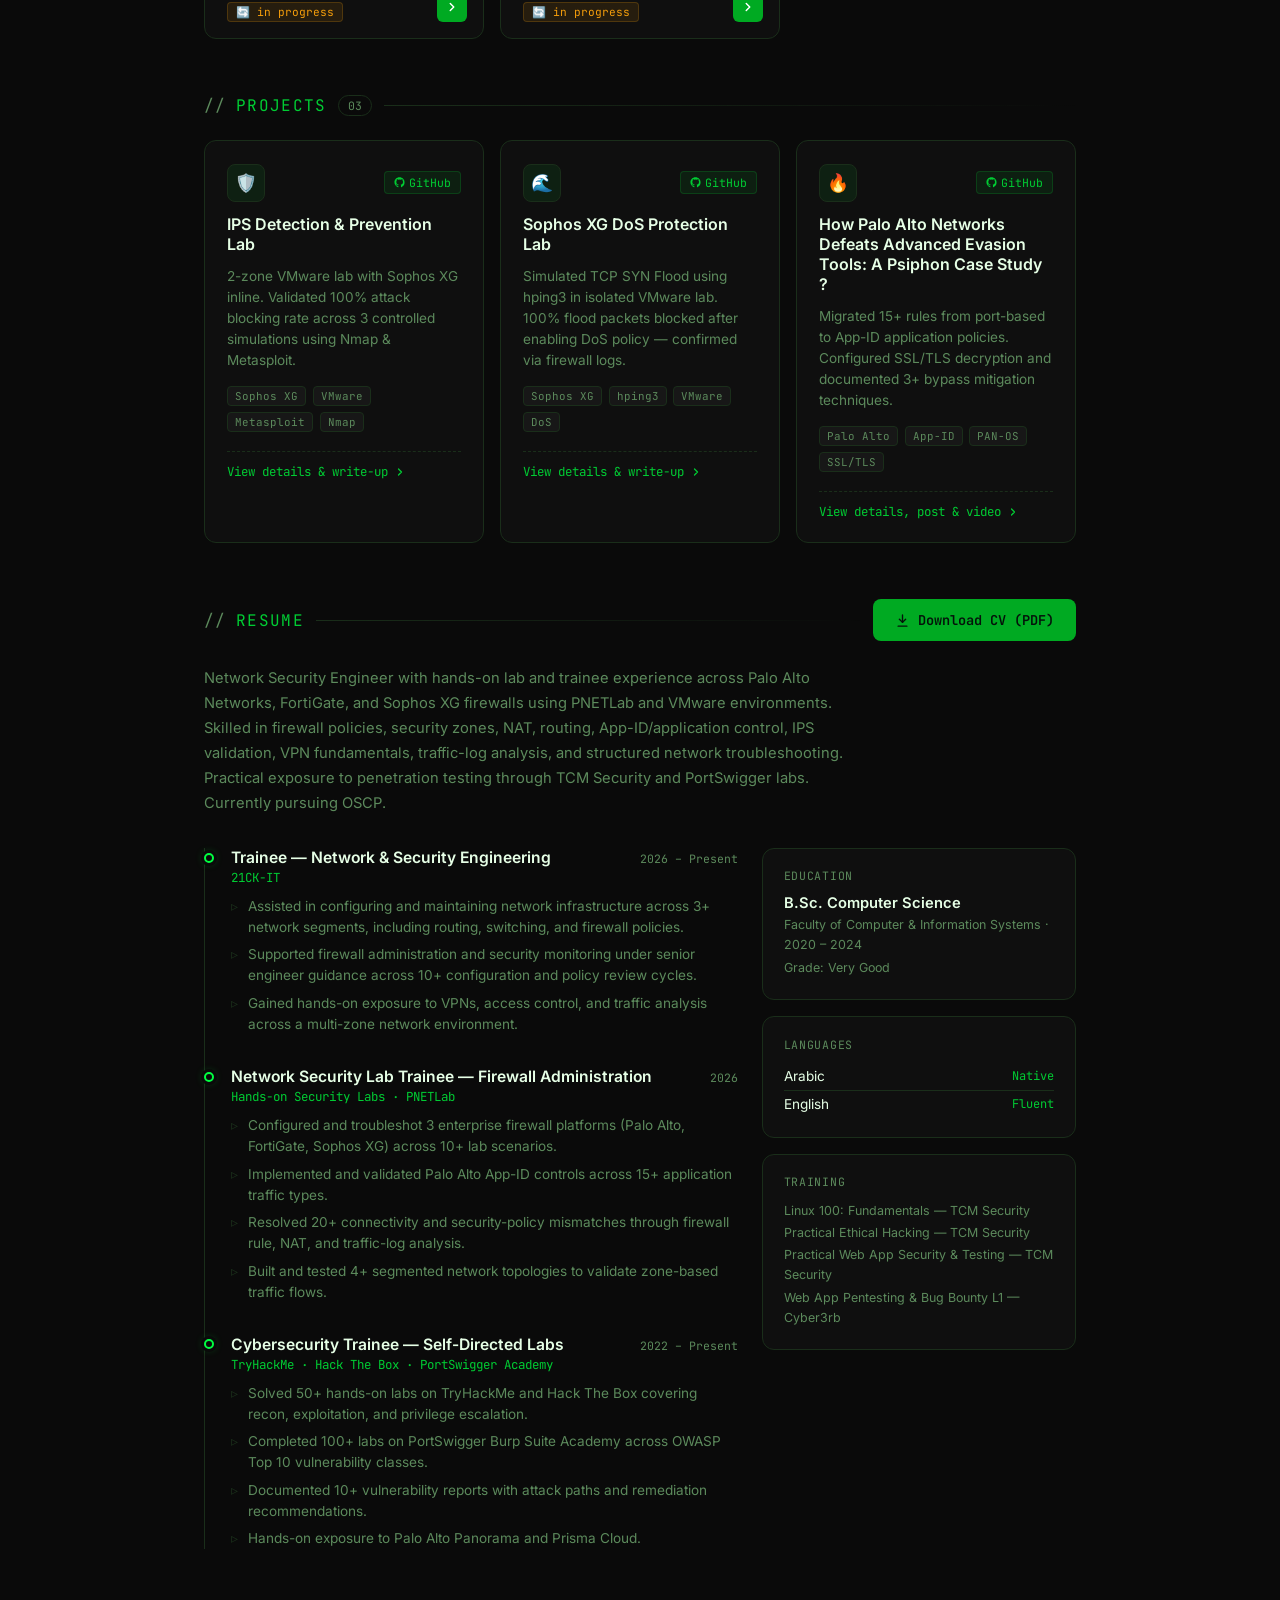
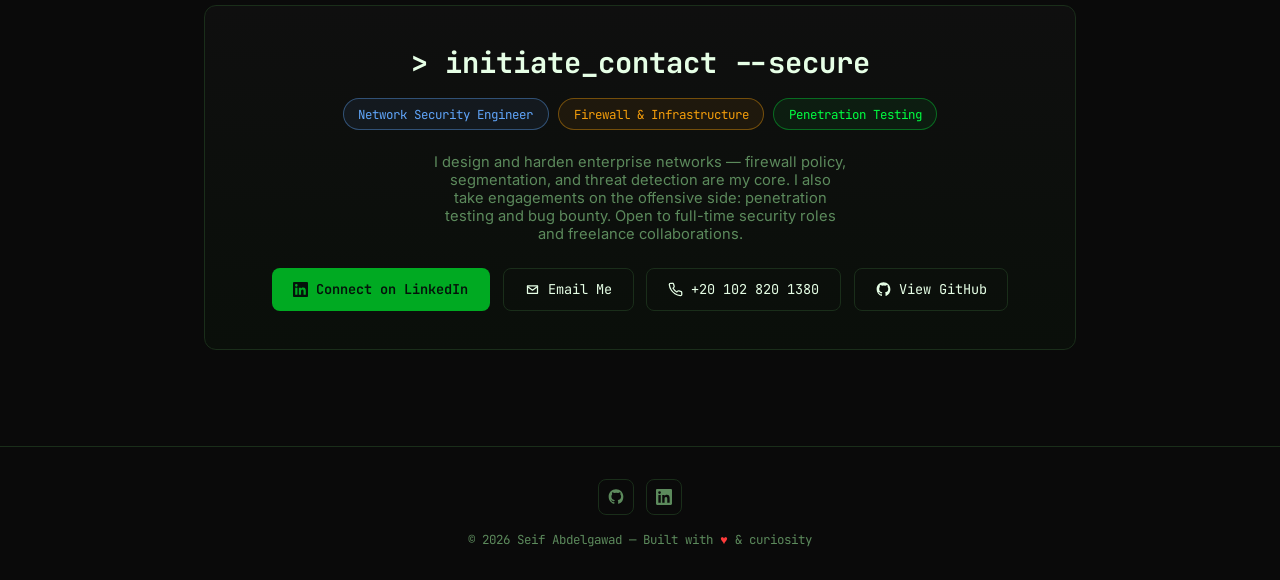
==== commit ff6f874c: "Update resume summary to reflect job title change" ====
--- a/index.html
+++ b/index.html
@@ -326,7 +326,7 @@
       </a>
     </div>
 
-    <p class="resume-summary reveal">Junior Network Security Engineer with hands-on lab and trainee experience across Palo Alto Networks, FortiGate, and Sophos XG firewalls using PNETLab and VMware environments. Skilled in firewall policies, security zones, NAT, routing, App-ID/application control, IPS validation, VPN fundamentals, traffic-log analysis, and structured network troubleshooting. Practical exposure to penetration testing through TCM Security and PortSwigger labs. Currently pursuing OSCP.</p>
+    <p class="resume-summary reveal">Network Security Engineer with hands-on lab and trainee experience across Palo Alto Networks, FortiGate, and Sophos XG firewalls using PNETLab and VMware environments. Skilled in firewall policies, security zones, NAT, routing, App-ID/application control, IPS validation, VPN fundamentals, traffic-log analysis, and structured network troubleshooting. Practical exposure to penetration testing through TCM Security and PortSwigger labs. Currently pursuing OSCP.</p>
 
     <div class="resume-grid">
       <div class="timeline reveal-stagger">
